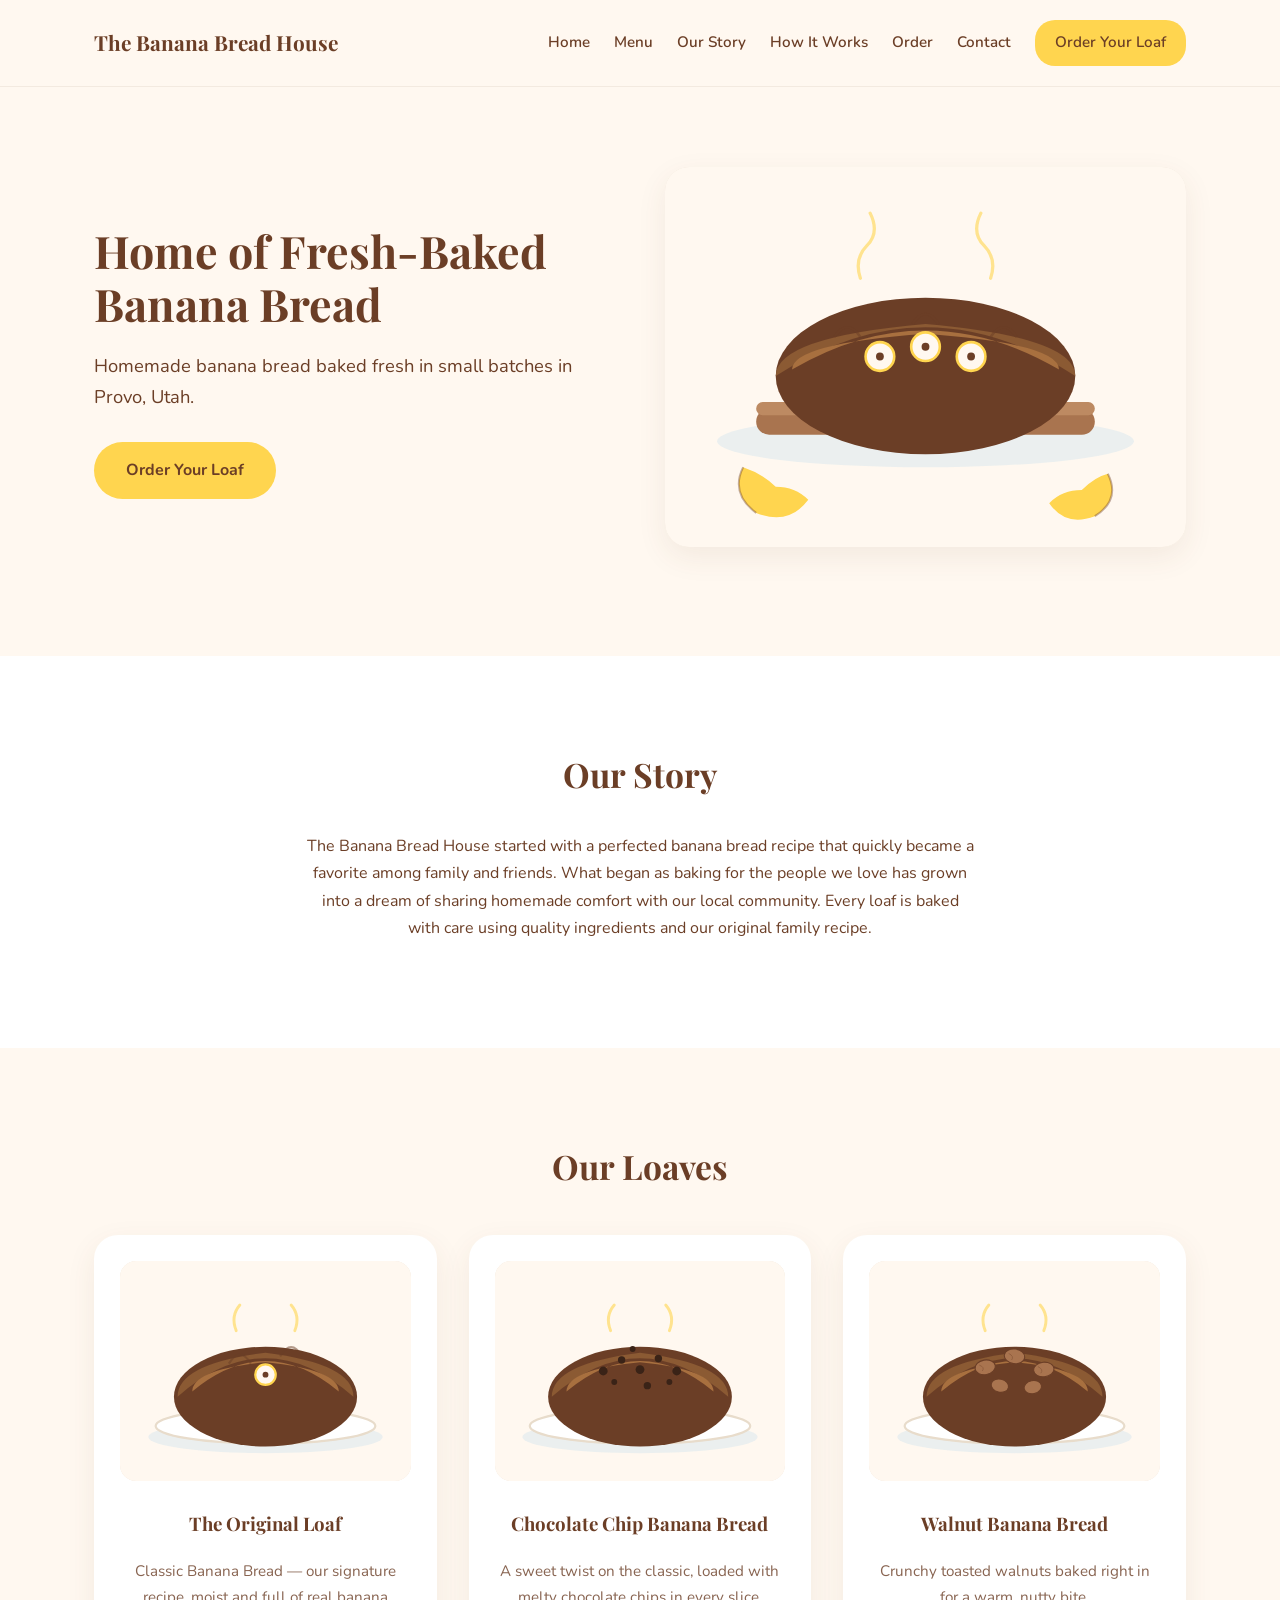
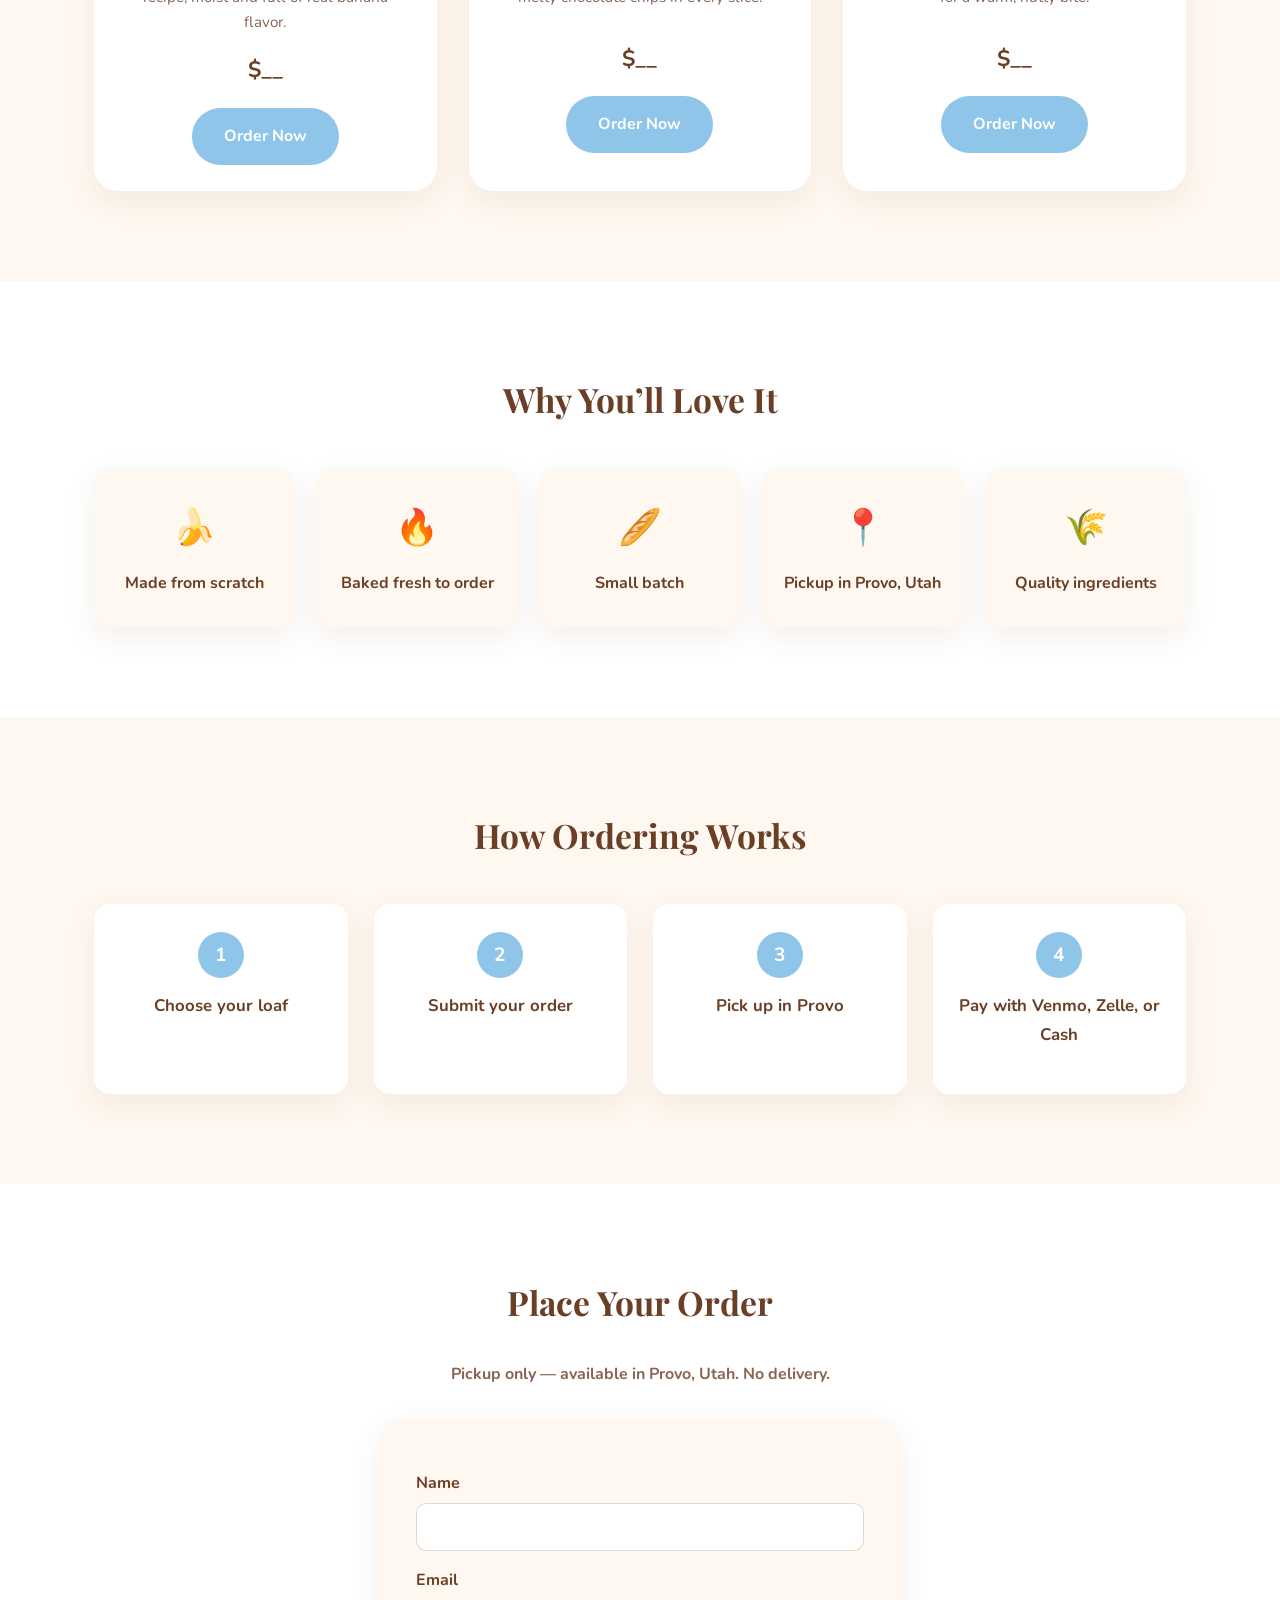
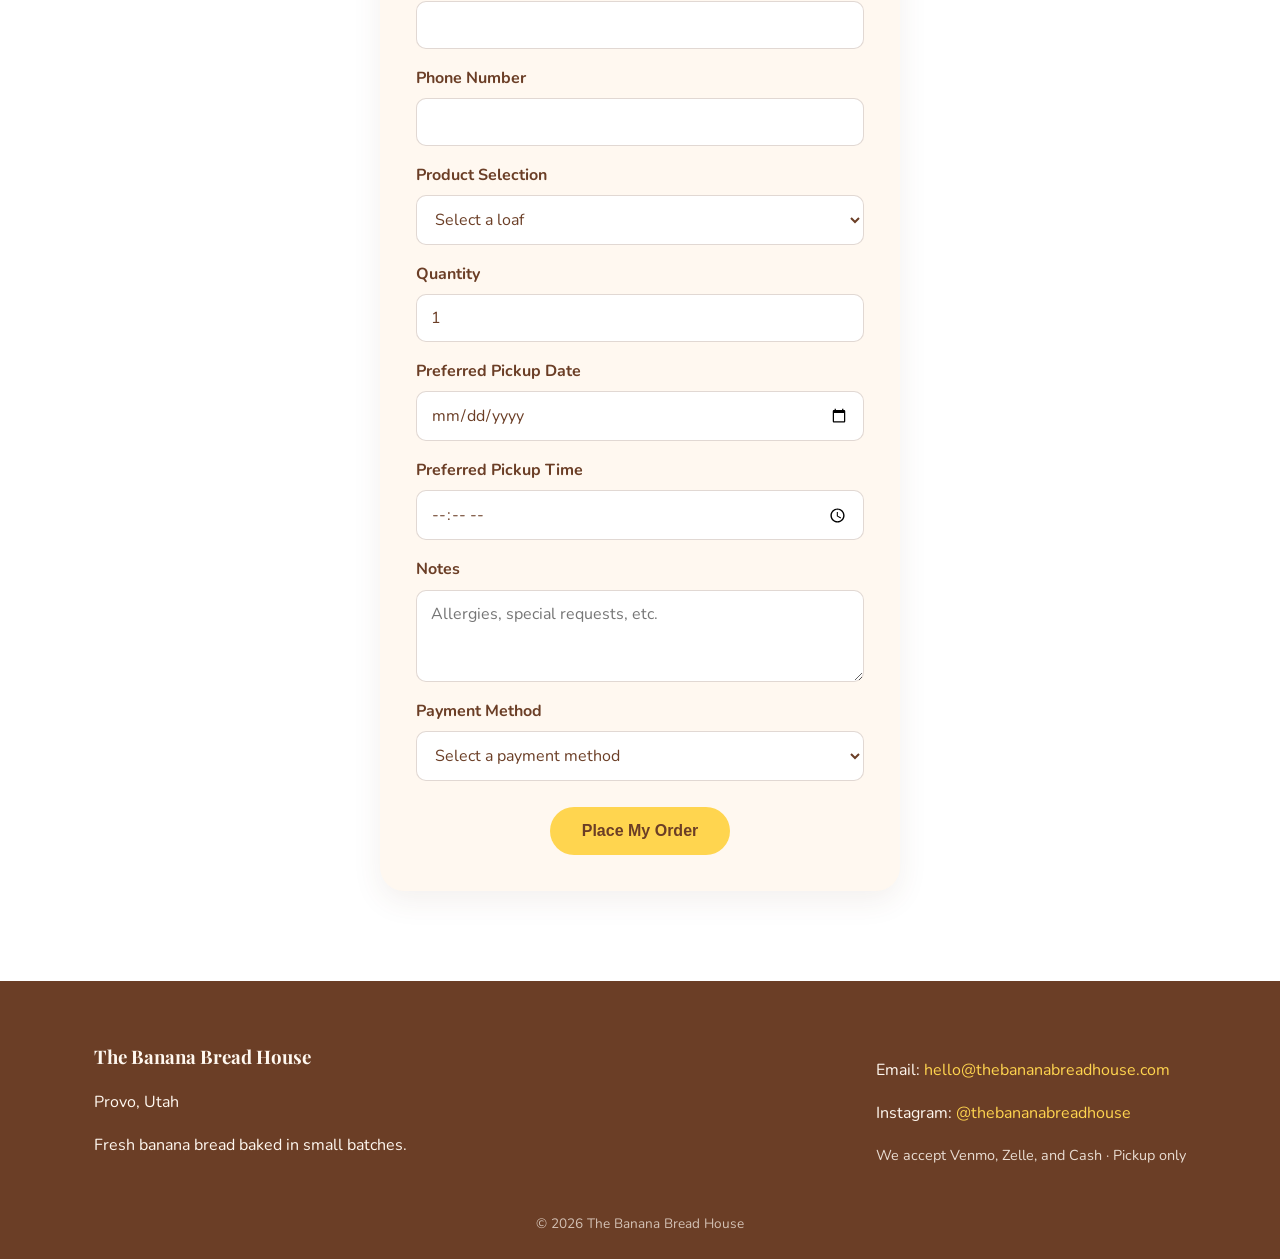
==== index.html @ 57c10112 "Add illustrated banana bread loaf images" ====
<!DOCTYPE html>
<html lang="en">
<head>
<meta charset="UTF-8">
<meta name="viewport" content="width=device-width, initial-scale=1.0">
<title>The Banana Bread House | Fresh-Baked Banana Bread in Provo, Utah</title>
<meta name="description" content="Homemade banana bread baked fresh in small batches in Provo, Utah. Order The Original Loaf, Chocolate Chip, or Walnut Banana Bread for pickup.">
<link rel="stylesheet" href="css/style.css">
<link rel="preconnect" href="https://fonts.googleapis.com">
<link href="https://fonts.googleapis.com/css2?family=Playfair+Display:wght@600;700&family=Nunito:wght@400;600;700&display=swap" rel="stylesheet">
</head>
<body>

<!-- ====== HEADER / NAV ====== -->
<header class="site-header">
  <div class="container nav-wrap">
    <!-- LOGO PLACEHOLDER: replace text below with an <img> tag once you have a logo file -->
    <a href="#home" class="logo">The Banana Bread House</a>

    <button class="nav-toggle" id="nav-toggle" aria-label="Toggle menu">&#9776;</button>

    <nav class="main-nav" id="main-nav">
      <a href="#home">Home</a>
      <a href="#menu">Menu</a>
      <a href="#story">Our Story</a>
      <a href="#how">How It Works</a>
      <a href="#order">Order</a>
      <a href="#contact">Contact</a>
      <a href="#order" class="nav-cta">Order Your Loaf</a>
    </nav>
  </div>
</header>

<!-- ====== HERO ====== -->
<section id="home" class="hero">
  <div class="container hero-inner">
    <div class="hero-text">
      <h1>Home of Fresh-Baked Banana Bread</h1>
      <p class="hero-subtext">Homemade banana bread baked fresh in small batches in Provo, Utah.</p>
      <a href="#order" class="btn btn-primary">Order Your Loaf</a>
    </div>
    <div class="hero-image">
      <!-- IMAGE PLACEHOLDER: replace images/hero-loaf.svg with a large banana bread photo -->
      <img src="images/hero-loaf.svg" alt="Fresh-baked banana bread loaf" class="hero-img">
    </div>
  </div>
</section>

<!-- ====== OUR STORY ====== -->
<section id="story" class="story">
  <div class="container story-inner">
    <h2>Our Story</h2>
    <!-- EDIT TEXT: update this paragraph any time -->
    <p>
      The Banana Bread House started with a perfected banana bread recipe that quickly became a
      favorite among family and friends. What began as baking for the people we love has grown
      into a dream of sharing homemade comfort with our local community. Every loaf is baked with
      care using quality ingredients and our original family recipe.
    </p>
  </div>
</section>

<!-- ====== MENU / OUR LOAVES ====== -->
<section id="menu" class="menu">
  <div class="container">
    <h2>Our Loaves</h2>
    <div class="menu-grid">

      <!-- Product Card 1 -->
      <div class="product-card">
        <!-- IMAGE PLACEHOLDER: replace images/original-loaf.svg -->
        <img src="images/original-loaf.svg" alt="The Original Loaf - Classic Banana Bread" class="product-img">
        <h3>The Original Loaf</h3>
        <p class="product-desc">Classic Banana Bread &mdash; our signature recipe, moist and full of real banana flavor.</p>
        <!-- PRICE PLACEHOLDER: replace $__ with your actual price -->
        <p class="product-price">$__</p>
        <a href="#order" class="btn btn-secondary">Order Now</a>
      </div>

      <!-- Product Card 2 -->
      <div class="product-card">
        <!-- IMAGE PLACEHOLDER: replace images/chocolate-chip-loaf.svg -->
        <img src="images/chocolate-chip-loaf.svg" alt="Chocolate Chip Banana Bread" class="product-img">
        <h3>Chocolate Chip Banana Bread</h3>
        <p class="product-desc">A sweet twist on the classic, loaded with melty chocolate chips in every slice.</p>
        <!-- PRICE PLACEHOLDER -->
        <p class="product-price">$__</p>
        <a href="#order" class="btn btn-secondary">Order Now</a>
      </div>

      <!-- Product Card 3 -->
      <div class="product-card">
        <!-- IMAGE PLACEHOLDER: replace images/walnut-loaf.svg -->
        <img src="images/walnut-loaf.svg" alt="Walnut Banana Bread" class="product-img">
        <h3>Walnut Banana Bread</h3>
        <p class="product-desc">Crunchy toasted walnuts baked right in for a warm, nutty bite.</p>
        <!-- PRICE PLACEHOLDER -->
        <p class="product-price">$__</p>
        <a href="#order" class="btn btn-secondary">Order Now</a>
      </div>

    </div>
  </div>
</section>

<!-- ====== WHY YOU'LL LOVE IT ====== -->
<section id="why" class="why">
  <div class="container">
    <h2>Why You&rsquo;ll Love It</h2>
    <div class="why-grid">
      <div class="why-card">
        <span class="why-icon">🍌</span>
        <p>Made from scratch</p>
      </div>
      <div class="why-card">
        <span class="why-icon">🔥</span>
        <p>Baked fresh to order</p>
      </div>
      <div class="why-card">
        <span class="why-icon">🥖</span>
        <p>Small batch</p>
      </div>
      <div class="why-card">
        <span class="why-icon">📍</span>
        <p>Pickup in Provo, Utah</p>
      </div>
      <div class="why-card">
        <span class="why-icon">🌾</span>
        <p>Quality ingredients</p>
      </div>
    </div>
  </div>
</section>

<!-- ====== HOW ORDERING WORKS ====== -->
<section id="how" class="how">
  <div class="container">
    <h2>How Ordering Works</h2>
    <div class="steps-grid">
      <div class="step">
        <div class="step-number">1</div>
        <h3>Choose your loaf</h3>
      </div>
      <div class="step">
        <div class="step-number">2</div>
        <h3>Submit your order</h3>
      </div>
      <div class="step">
        <div class="step-number">3</div>
        <h3>Pick up in Provo</h3>
      </div>
      <div class="step">
        <div class="step-number">4</div>
        <h3>Pay with Venmo, Zelle, or Cash</h3>
      </div>
    </div>
  </div>
</section>

<!-- ====== ORDER FORM ====== -->
<section id="order" class="order">
  <div class="container">
    <h2>Place Your Order</h2>
    <p class="order-note">Pickup only &mdash; available in Provo, Utah. No delivery.</p>

    <!--
      FORM SETUP NOTES:
      - This form currently shows an on-page confirmation message via js/script.js
        but does NOT send the data anywhere yet.
      - To receive orders by email or in a Google Sheet, see README.md for
        free setup options (Formspree, Netlify Forms, or Google Sheets).
    -->
    <form id="order-form" class="order-form" novalidate>

      <label for="name">Name</label>
      <input type="text" id="name" name="name" required>

      <label for="email">Email</label>
      <input type="email" id="email" name="email" required>

      <label for="phone">Phone Number</label>
      <input type="tel" id="phone" name="phone" required>

      <label for="product">Product Selection</label>
      <select id="product" name="product" required>
        <option value="" disabled selected>Select a loaf</option>
        <option value="The Original Loaf">The Original Loaf - Classic Banana Bread</option>
        <option value="Chocolate Chip Banana Bread">Chocolate Chip Banana Bread</option>
        <option value="Walnut Banana Bread">Walnut Banana Bread</option>
      </select>

      <label for="quantity">Quantity</label>
      <input type="number" id="quantity" name="quantity" min="1" value="1" required>

      <label for="pickup-date">Preferred Pickup Date</label>
      <input type="date" id="pickup-date" name="pickup-date" required>

      <label for="pickup-time">Preferred Pickup Time</label>
      <input type="time" id="pickup-time" name="pickup-time" required>

      <label for="notes">Notes</label>
      <textarea id="notes" name="notes" rows="3" placeholder="Allergies, special requests, etc."></textarea>

      <label for="payment-method">Payment Method</label>
      <select id="payment-method" name="payment-method" required>
        <option value="" disabled selected>Select a payment method</option>
        <option value="Venmo">Venmo</option>
        <option value="Zelle">Zelle</option>
        <option value="Cash">Cash</option>
      </select>

      <button type="submit" class="btn btn-primary">Place My Order</button>

      <p id="form-confirmation" class="form-confirmation" hidden>
        Thank you! Your order has been received. We&rsquo;ll be in touch to confirm pickup details.
      </p>
    </form>
  </div>
</section>

<!-- ====== FOOTER / CONTACT ====== -->
<footer id="contact" class="site-footer">
  <div class="container footer-inner">
    <div class="footer-brand">
      <h3>The Banana Bread House</h3>
      <p>Provo, Utah</p>
      <p>Fresh banana bread baked in small batches.</p>
    </div>
    <div class="footer-contact">
      <!-- EDIT: replace with your real contact info -->
      <p>Email: <a href="mailto:hello@thebananabreadhouse.com">hello@thebananabreadhouse.com</a></p>
      <p>Instagram: <a href="https://instagram.com/thebananabreadhouse" target="_blank" rel="noopener">@thebananabreadhouse</a></p>
      <p class="footer-payments">We accept Venmo, Zelle, and Cash &middot; Pickup only</p>
    </div>
  </div>
  <p class="footer-copy">&copy; <span id="year"></span> The Banana Bread House</p>
</footer>

<script src="js/script.js"></script>
</body>
</html>
---- css/style.css ----
/* ============================================
   THE BANANA BREAD HOUSE — STYLES
   Color palette (edit here to change site-wide colors):
   - Honey yellow:     #FFD54F
   - Chocolate brown:  #6B3E26
   - Cream/off-white:  #FFF8F0
   - Soft blue accent: #8EC5E9
   ============================================ */

:root {
  --color-yellow: #FFD54F;
  --color-brown: #6B3E26;
  --color-cream: #FFF8F0;
  --color-blue-accent: #8EC5E9;
  --font-heading: 'Playfair Display', serif;
  --font-body: 'Nunito', sans-serif;
  --radius-lg: 24px;
  --radius-md: 16px;
  --shadow-soft: 0 10px 30px rgba(107, 62, 38, 0.08);
}

* {
  box-sizing: border-box;
}

body {
  margin: 0;
  font-family: var(--font-body);
  background-color: var(--color-cream);
  color: var(--color-brown);
  line-height: 1.7;
  -webkit-font-smoothing: antialiased;
}

h1, h2, h3 {
  font-family: var(--font-heading);
  color: var(--color-brown);
  margin-top: 0;
}

h2 {
  font-size: 2.1rem;
  margin-bottom: 30px;
}

.container {
  max-width: 1140px;
  margin: 0 auto;
  padding: 0 24px;
}

section {
  padding: 90px 0;
}

/* ===== Buttons ===== */
.btn {
  display: inline-block;
  padding: 15px 32px;
  border-radius: 30px;
  font-weight: 700;
  text-decoration: none;
  cursor: pointer;
  border: none;
  font-size: 1rem;
  transition: transform 0.18s ease, box-shadow 0.18s ease;
}

.btn:hover {
  transform: translateY(-2px);
  box-shadow: var(--shadow-soft);
}

.btn-primary {
  background-color: var(--color-yellow);
  color: var(--color-brown);
}

.btn-secondary {
  background-color: var(--color-blue-accent);
  color: #fff;
}

/* ===== Header / Nav ===== */
.site-header {
  background-color: var(--color-cream);
  position: sticky;
  top: 0;
  z-index: 100;
  border-bottom: 1px solid rgba(107, 62, 38, 0.08);
}

.nav-wrap {
  display: flex;
  align-items: center;
  justify-content: space-between;
  padding: 20px 24px;
  position: relative;
}

.logo {
  font-family: var(--font-heading);
  font-size: 1.3rem;
  color: var(--color-brown);
  text-decoration: none;
  font-weight: 700;
}

.main-nav {
  display: flex;
  align-items: center;
}

.main-nav a {
  margin-left: 24px;
  text-decoration: none;
  color: var(--color-brown);
  font-weight: 600;
  font-size: 0.95rem;
}

.main-nav a:hover {
  opacity: 0.7;
}

.nav-cta {
  background-color: var(--color-yellow);
  padding: 10px 20px;
  border-radius: 20px;
}

.nav-toggle {
  display: none;
  background: none;
  border: none;
  font-size: 1.6rem;
  color: var(--color-brown);
  cursor: pointer;
}

/* ===== Hero ===== */
.hero {
  background-color: var(--color-cream);
  padding: 80px 0 100px;
}

.hero-inner {
  display: flex;
  align-items: center;
  gap: 50px;
  flex-wrap: wrap;
}

.hero-text {
  flex: 1 1 380px;
}

.hero h1 {
  font-size: 2.8rem;
  line-height: 1.2;
  margin-bottom: 18px;
}

.hero-subtext {
  font-size: 1.15rem;
  max-width: 480px;
  margin-bottom: 30px;
}

.hero-image {
  flex: 1 1 380px;
}

.hero-img {
  width: 100%;
  height: 380px;
  object-fit: cover;
  border-radius: var(--radius-lg);
  box-shadow: var(--shadow-soft);
  background-color: #f0e6da; /* shows softly if image placeholder is missing */
}

/* ===== Our Story ===== */
.story {
  background-color: #fff;
  text-align: center;
}

.story-inner {
  max-width: 720px;
}

/* ===== Menu / Product Cards ===== */
.menu {
  background-color: var(--color-cream);
  text-align: center;
}

.menu-grid {
  display: grid;
  grid-template-columns: repeat(auto-fit, minmax(280px, 1fr));
  gap: 32px;
  margin-top: 40px;
}

.product-card {
  background-color: #fff;
  border-radius: var(--radius-lg);
  padding: 26px;
  box-shadow: var(--shadow-soft);
  transition: transform 0.18s ease;
}

.product-card:hover {
  transform: translateY(-4px);
}

.product-img {
  width: 100%;
  height: 220px;
  object-fit: cover;
  border-radius: var(--radius-md);
  margin-bottom: 18px;
  background-color: #f0e6da;
}

.product-desc {
  color: var(--color-brown);
  opacity: 0.8;
  font-size: 0.95rem;
  min-height: 66px;
}

.product-price {
  font-size: 1.4rem;
  font-weight: 700;
  color: var(--color-brown);
  margin: 8px 0 18px;
}

/* ===== Why You'll Love It ===== */
.why {
  background-color: #fff;
  text-align: center;
}

.why-grid {
  display: grid;
  grid-template-columns: repeat(auto-fit, minmax(180px, 1fr));
  gap: 22px;
  margin-top: 40px;
}

.why-card {
  background-color: var(--color-cream);
  border-radius: var(--radius-md);
  padding: 30px 16px;
  font-weight: 700;
  box-shadow: var(--shadow-soft);
}

.why-card p {
  margin: 0;
}

.why-icon {
  display: block;
  font-size: 2.2rem;
  margin-bottom: 12px;
}

/* ===== How Ordering Works ===== */
.how {
  background-color: var(--color-cream);
  text-align: center;
}

.steps-grid {
  display: grid;
  grid-template-columns: repeat(auto-fit, minmax(200px, 1fr));
  gap: 26px;
  margin-top: 40px;
}

.step {
  background-color: #fff;
  border-radius: var(--radius-md);
  padding: 28px 16px;
  box-shadow: var(--shadow-soft);
}

.step-number {
  width: 46px;
  height: 46px;
  line-height: 46px;
  border-radius: 50%;
  background-color: var(--color-blue-accent);
  color: #fff;
  font-weight: 700;
  font-size: 1.2rem;
  margin: 0 auto 14px;
}

.step h3 {
  font-size: 1.05rem;
  font-family: var(--font-body);
  font-weight: 700;
}

/* ===== Order Form ===== */
.order {
  background-color: #fff;
  text-align: center;
}

.order-note {
  font-weight: 700;
  color: var(--color-brown);
  opacity: 0.8;
}

.order-form {
  max-width: 520px;
  margin: 30px auto 0;
  text-align: left;
  display: flex;
  flex-direction: column;
  background-color: var(--color-cream);
  padding: 36px;
  border-radius: var(--radius-lg);
  box-shadow: var(--shadow-soft);
}

.order-form label {
  font-weight: 700;
  margin-top: 16px;
  margin-bottom: 6px;
}

.order-form input,
.order-form select,
.order-form textarea {
  padding: 12px 14px;
  border-radius: 10px;
  border: 1px solid rgba(107, 62, 38, 0.2);
  font-family: var(--font-body);
  font-size: 1rem;
  background-color: #fff;
  color: var(--color-brown);
}

.order-form input:focus,
.order-form select:focus,
.order-form textarea:focus {
  outline: 2px solid var(--color-blue-accent);
}

.order-form button {
  margin-top: 26px;
  align-self: center;
}

.form-confirmation {
  margin-top: 18px;
  font-weight: 700;
  color: var(--color-brown);
}

/* ===== Footer ===== */
.site-footer {
  background-color: var(--color-brown);
  color: var(--color-cream);
  padding: 60px 0 24px;
  text-align: center;
}

.footer-inner {
  display: flex;
  justify-content: space-between;
  gap: 30px;
  flex-wrap: wrap;
  text-align: left;
  margin-bottom: 30px;
}

.footer-brand h3 {
  color: var(--color-cream);
  margin-bottom: 6px;
}

.footer-contact a {
  color: var(--color-yellow);
  text-decoration: none;
}

.footer-payments {
  opacity: 0.85;
  font-size: 0.9rem;
}

.footer-copy {
  text-align: center;
  font-size: 0.85rem;
  opacity: 0.7;
  margin: 0;
}

/* ===== Mobile Responsiveness ===== */
@media (max-width: 800px) {
  .hero-inner {
    flex-direction: column;
  }

  .footer-inner {
    flex-direction: column;
    text-align: center;
  }
}

@media (max-width: 640px) {
  .nav-toggle {
    display: block;
  }

  .main-nav {
    display: none;
    flex-direction: column;
    align-items: flex-start;
    width: 100%;
    position: absolute;
    top: 100%;
    left: 0;
    background-color: var(--color-cream);
    padding: 16px 24px 24px;
    box-shadow: var(--shadow-soft);
  }

  .main-nav.open {
    display: flex;
  }

  .main-nav a {
    margin: 8px 0;
  }

  .nav-cta {
    margin-top: 8px;
  }

  .hero h1 {
    font-size: 2.1rem;
  }

  section {
    padding: 60px 0;
  }
}
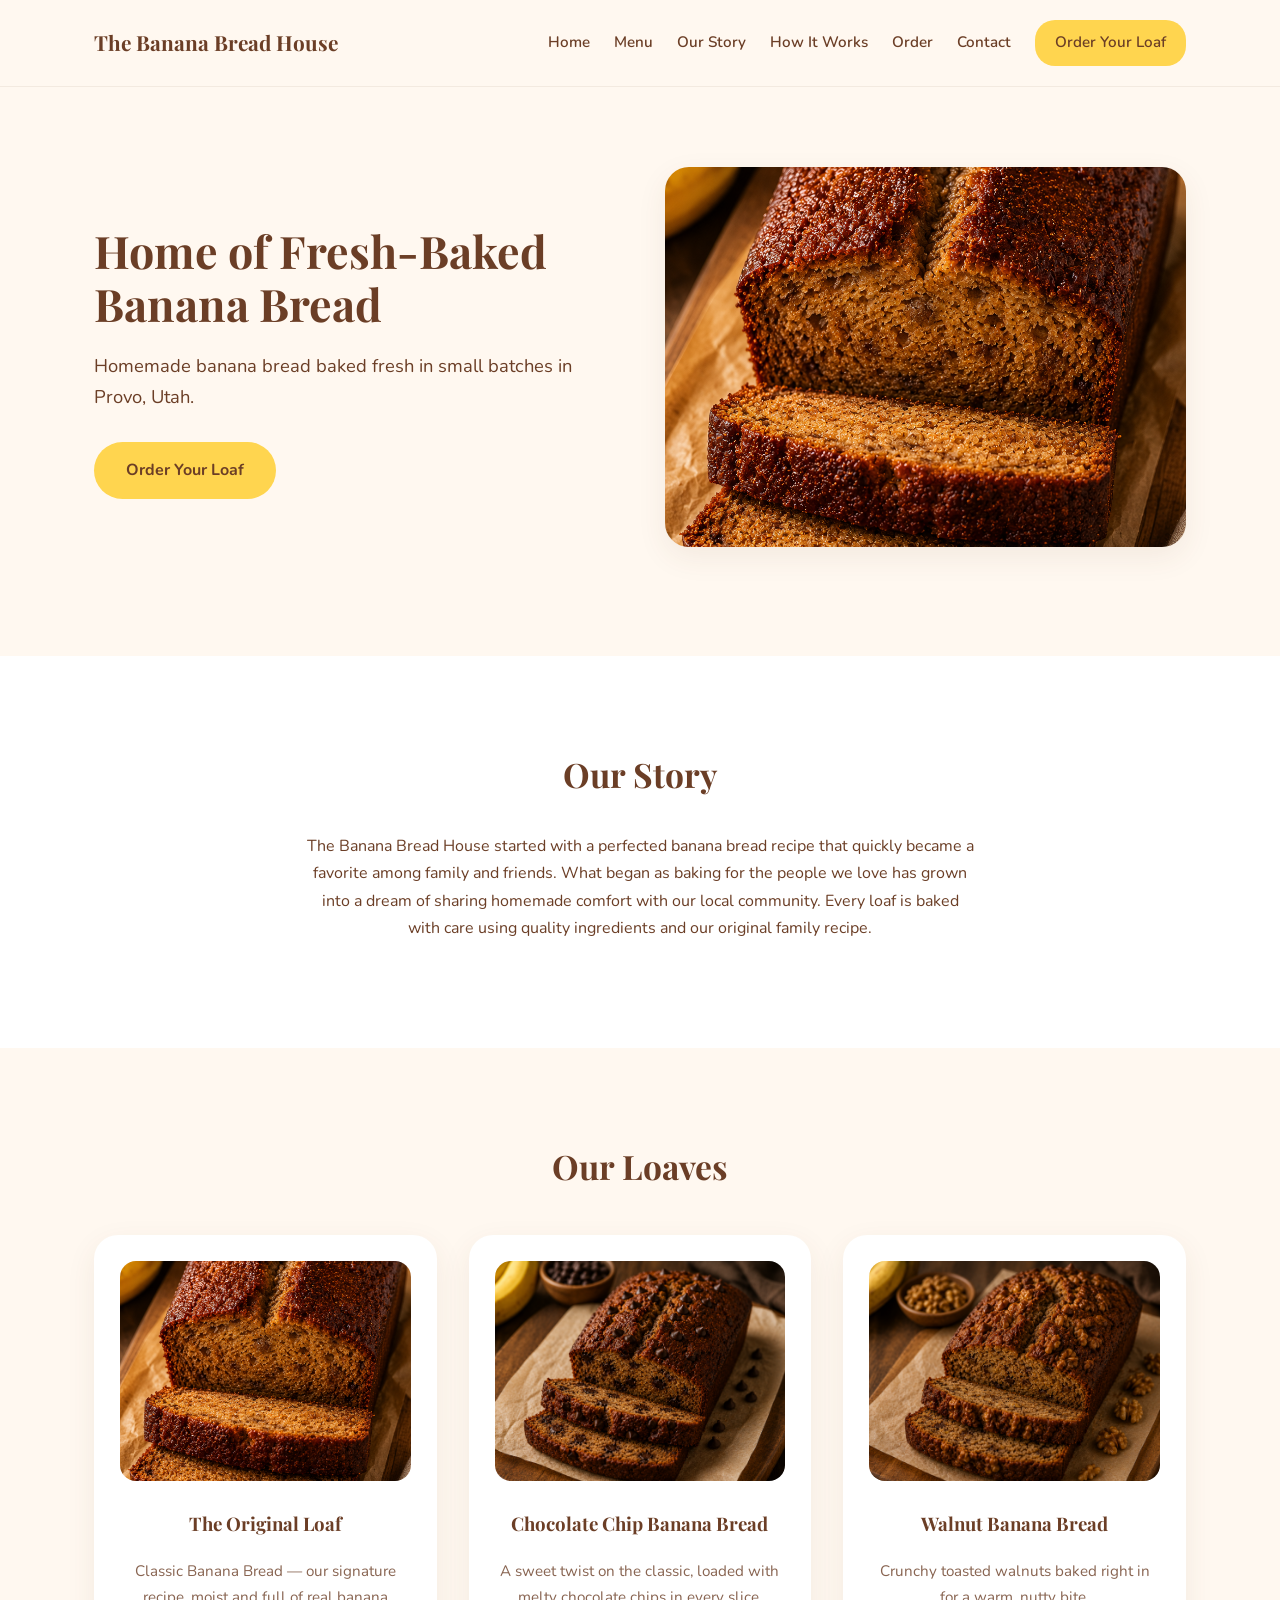
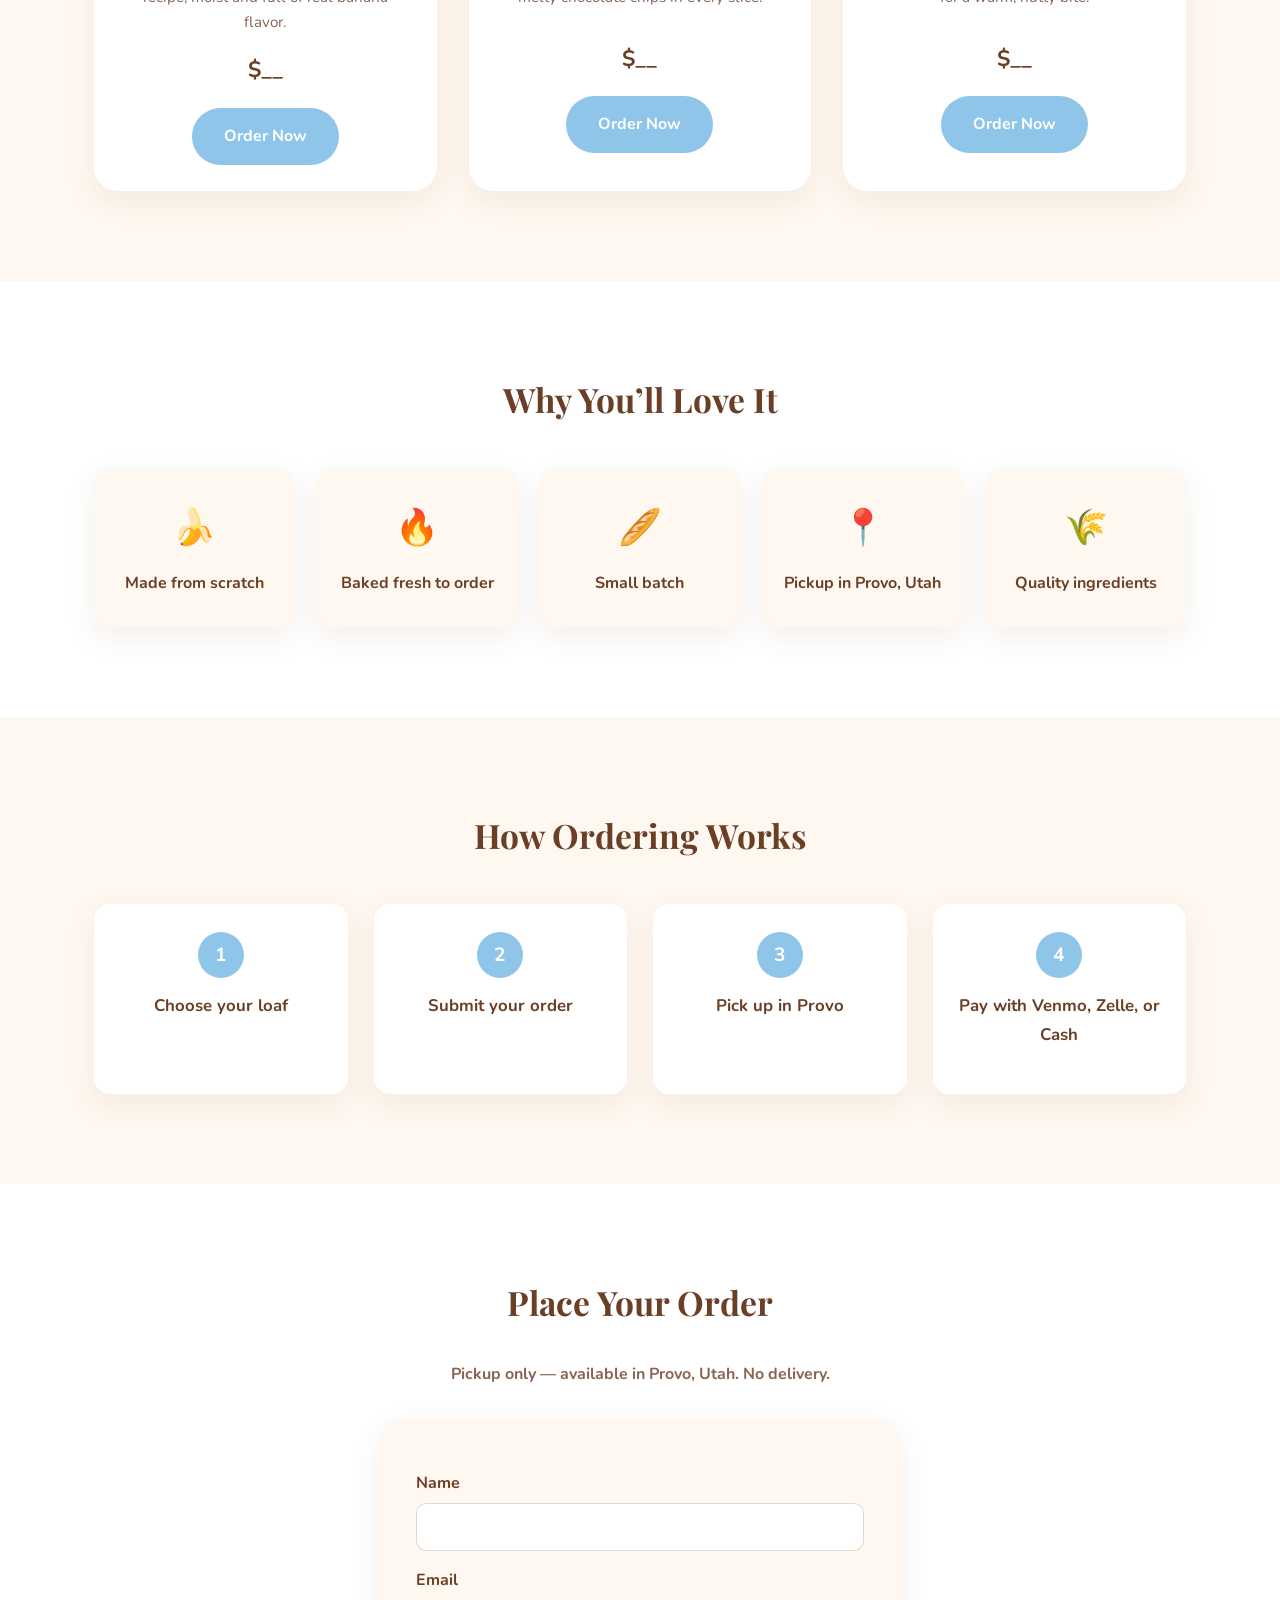
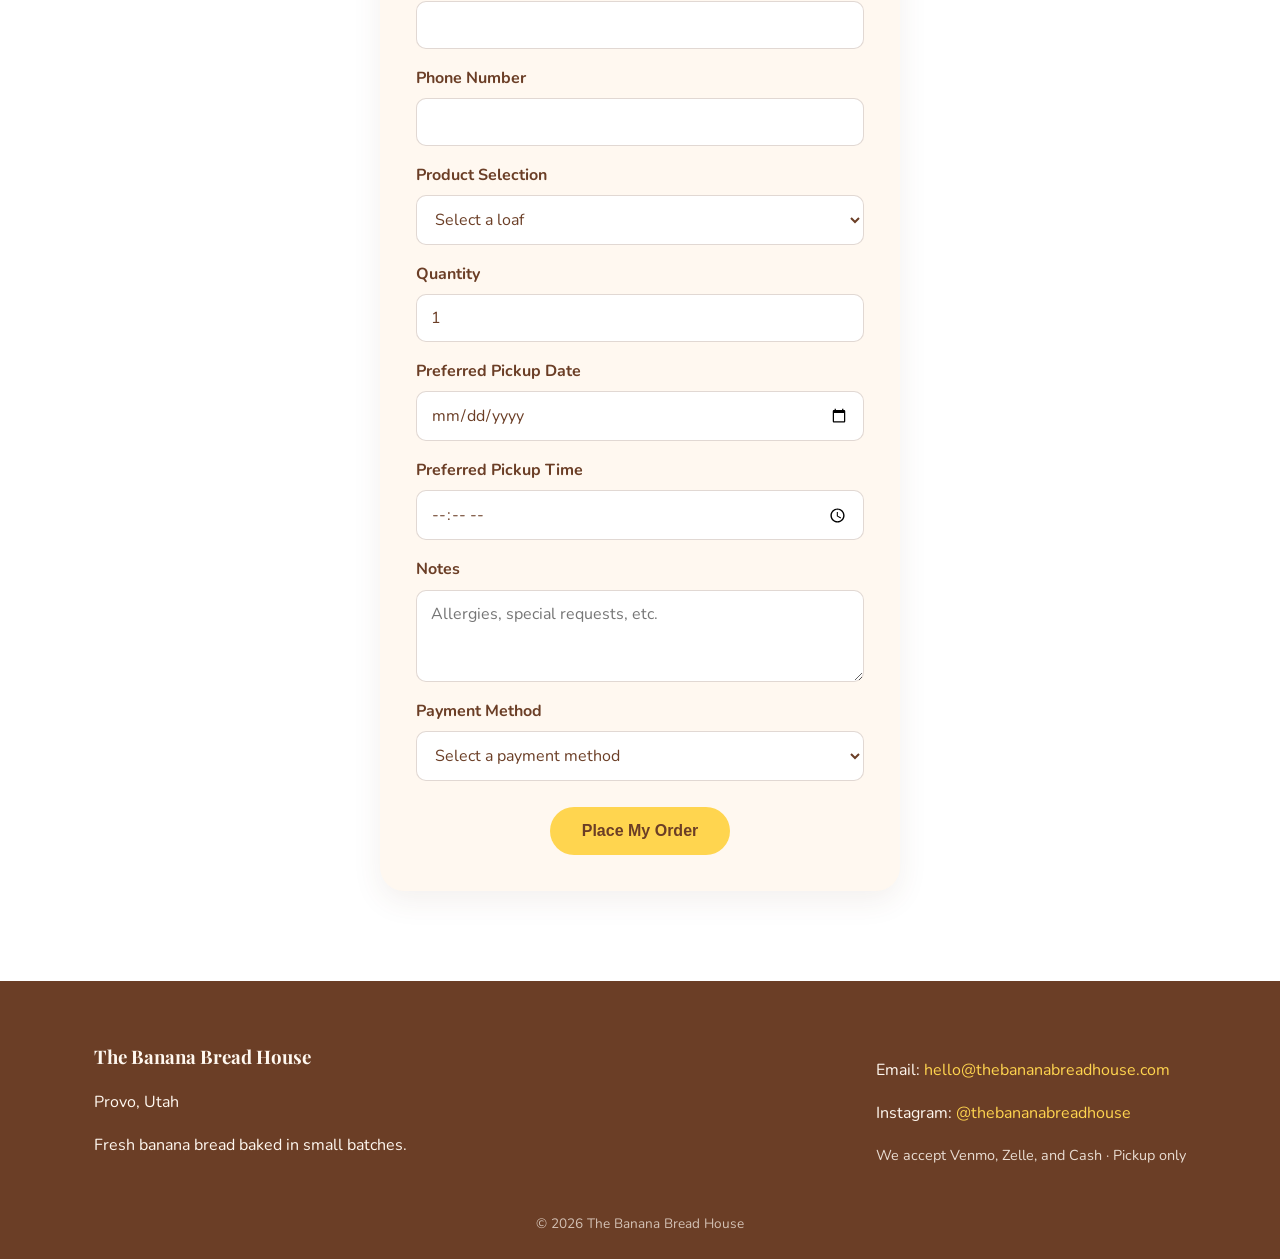
==== commit 92cf8c36: "Replace illustrated placeholders with real banana bread photos" ====
--- a/index.html
+++ b/index.html
@@ -40,8 +40,8 @@
       <a href="#order" class="btn btn-primary">Order Your Loaf</a>
     </div>
     <div class="hero-image">
-      <!-- IMAGE PLACEHOLDER: replace images/hero-loaf.svg with a large banana bread photo -->
-      <img src="images/hero-loaf.svg" alt="Fresh-baked banana bread loaf" class="hero-img">
+      <!-- To swap this photo later, replace images/hero-loaf.png with a new file of the same name -->
+      <img src="images/hero-loaf.png" alt="Fresh-baked banana bread loaf" class="hero-img">
     </div>
   </div>
 </section>
@@ -68,8 +68,8 @@
 
       <!-- Product Card 1 -->
       <div class="product-card">
-        <!-- IMAGE PLACEHOLDER: replace images/original-loaf.svg -->
-        <img src="images/original-loaf.svg" alt="The Original Loaf - Classic Banana Bread" class="product-img">
+        <!-- To swap this photo later, replace images/original-loaf.png with a new file of the same name -->
+        <img src="images/original-loaf.png" alt="The Original Loaf - Classic Banana Bread" class="product-img">
         <h3>The Original Loaf</h3>
         <p class="product-desc">Classic Banana Bread &mdash; our signature recipe, moist and full of real banana flavor.</p>
         <!-- PRICE PLACEHOLDER: replace $__ with your actual price -->
@@ -79,8 +79,8 @@
 
       <!-- Product Card 2 -->
       <div class="product-card">
-        <!-- IMAGE PLACEHOLDER: replace images/chocolate-chip-loaf.svg -->
-        <img src="images/chocolate-chip-loaf.svg" alt="Chocolate Chip Banana Bread" class="product-img">
+        <!-- To swap this photo later, replace images/chocolate-chip-loaf.png with a new file of the same name -->
+        <img src="images/chocolate-chip-loaf.png" alt="Chocolate Chip Banana Bread" class="product-img">
         <h3>Chocolate Chip Banana Bread</h3>
         <p class="product-desc">A sweet twist on the classic, loaded with melty chocolate chips in every slice.</p>
         <!-- PRICE PLACEHOLDER -->
@@ -90,8 +90,8 @@
 
       <!-- Product Card 3 -->
       <div class="product-card">
-        <!-- IMAGE PLACEHOLDER: replace images/walnut-loaf.svg -->
-        <img src="images/walnut-loaf.svg" alt="Walnut Banana Bread" class="product-img">
+        <!-- To swap this photo later, replace images/walnut-loaf.png with a new file of the same name -->
+        <img src="images/walnut-loaf.png" alt="Walnut Banana Bread" class="product-img">
         <h3>Walnut Banana Bread</h3>
         <p class="product-desc">Crunchy toasted walnuts baked right in for a warm, nutty bite.</p>
         <!-- PRICE PLACEHOLDER -->
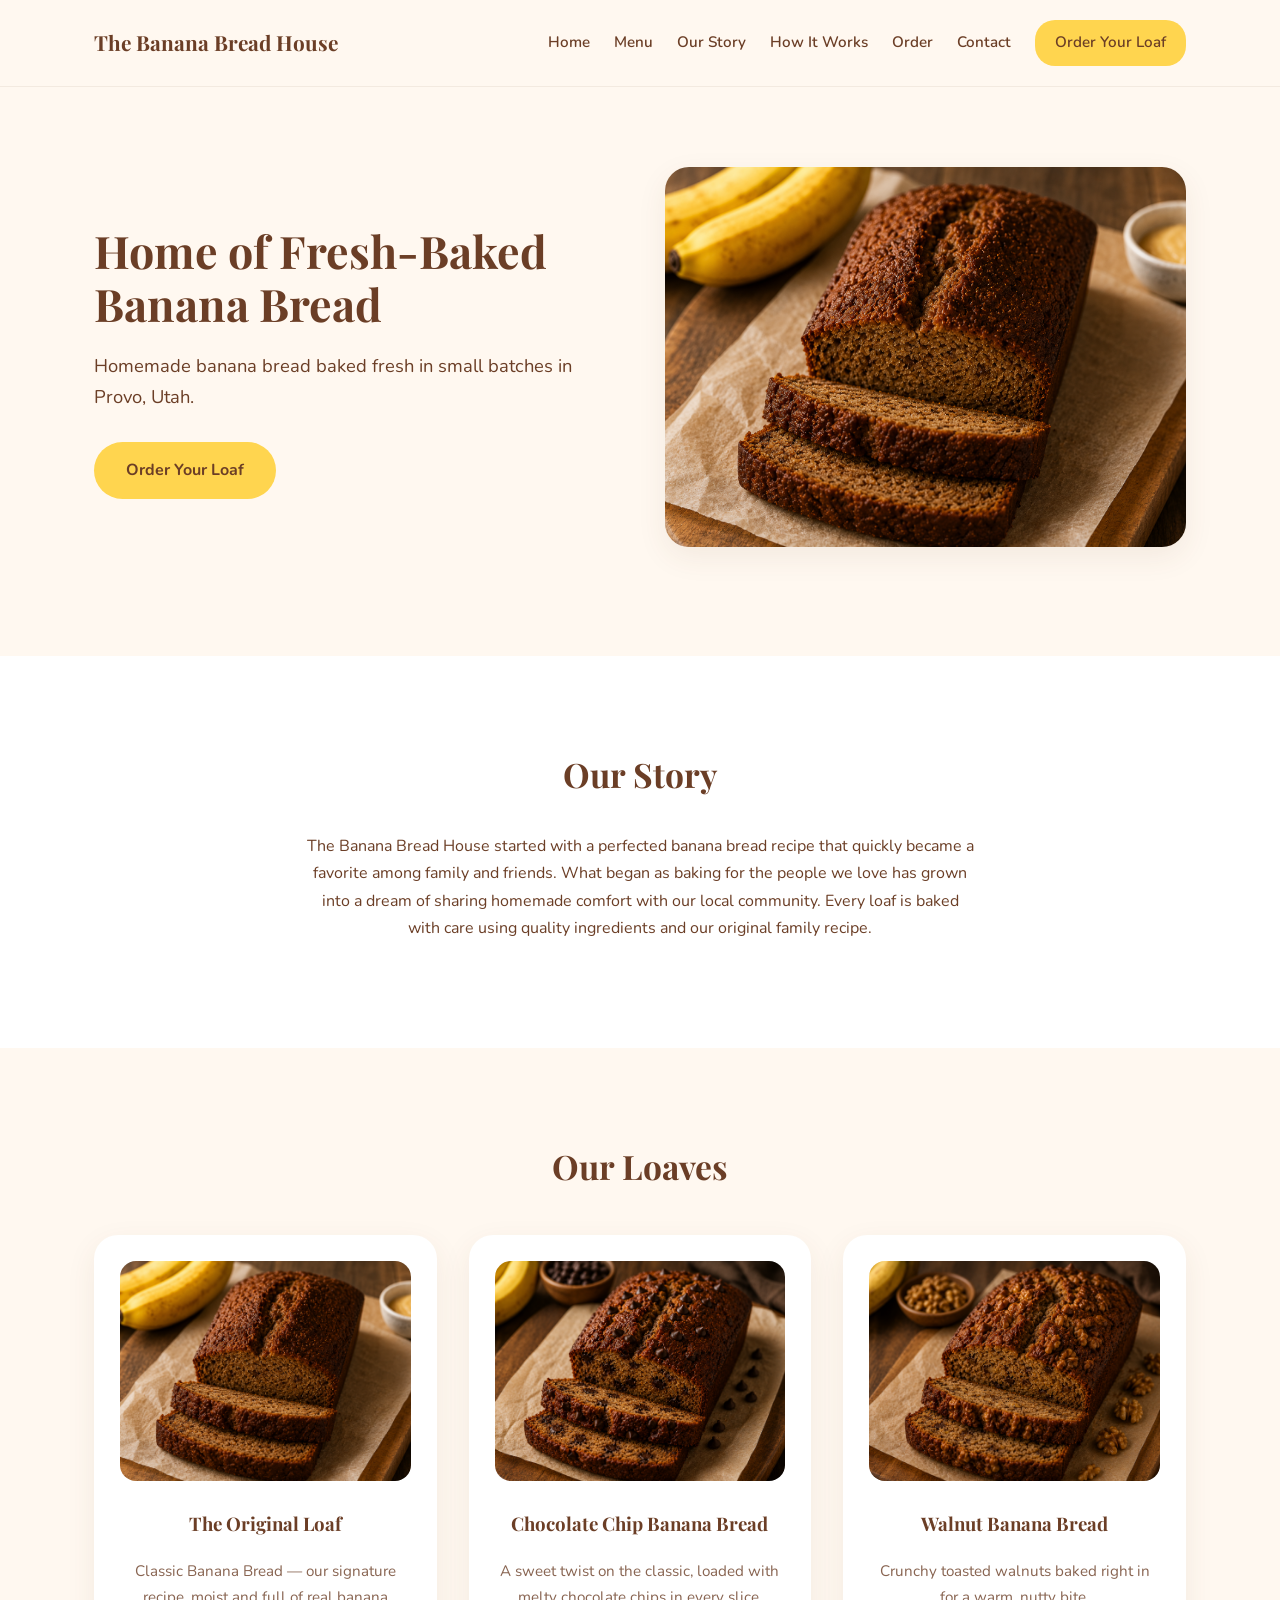
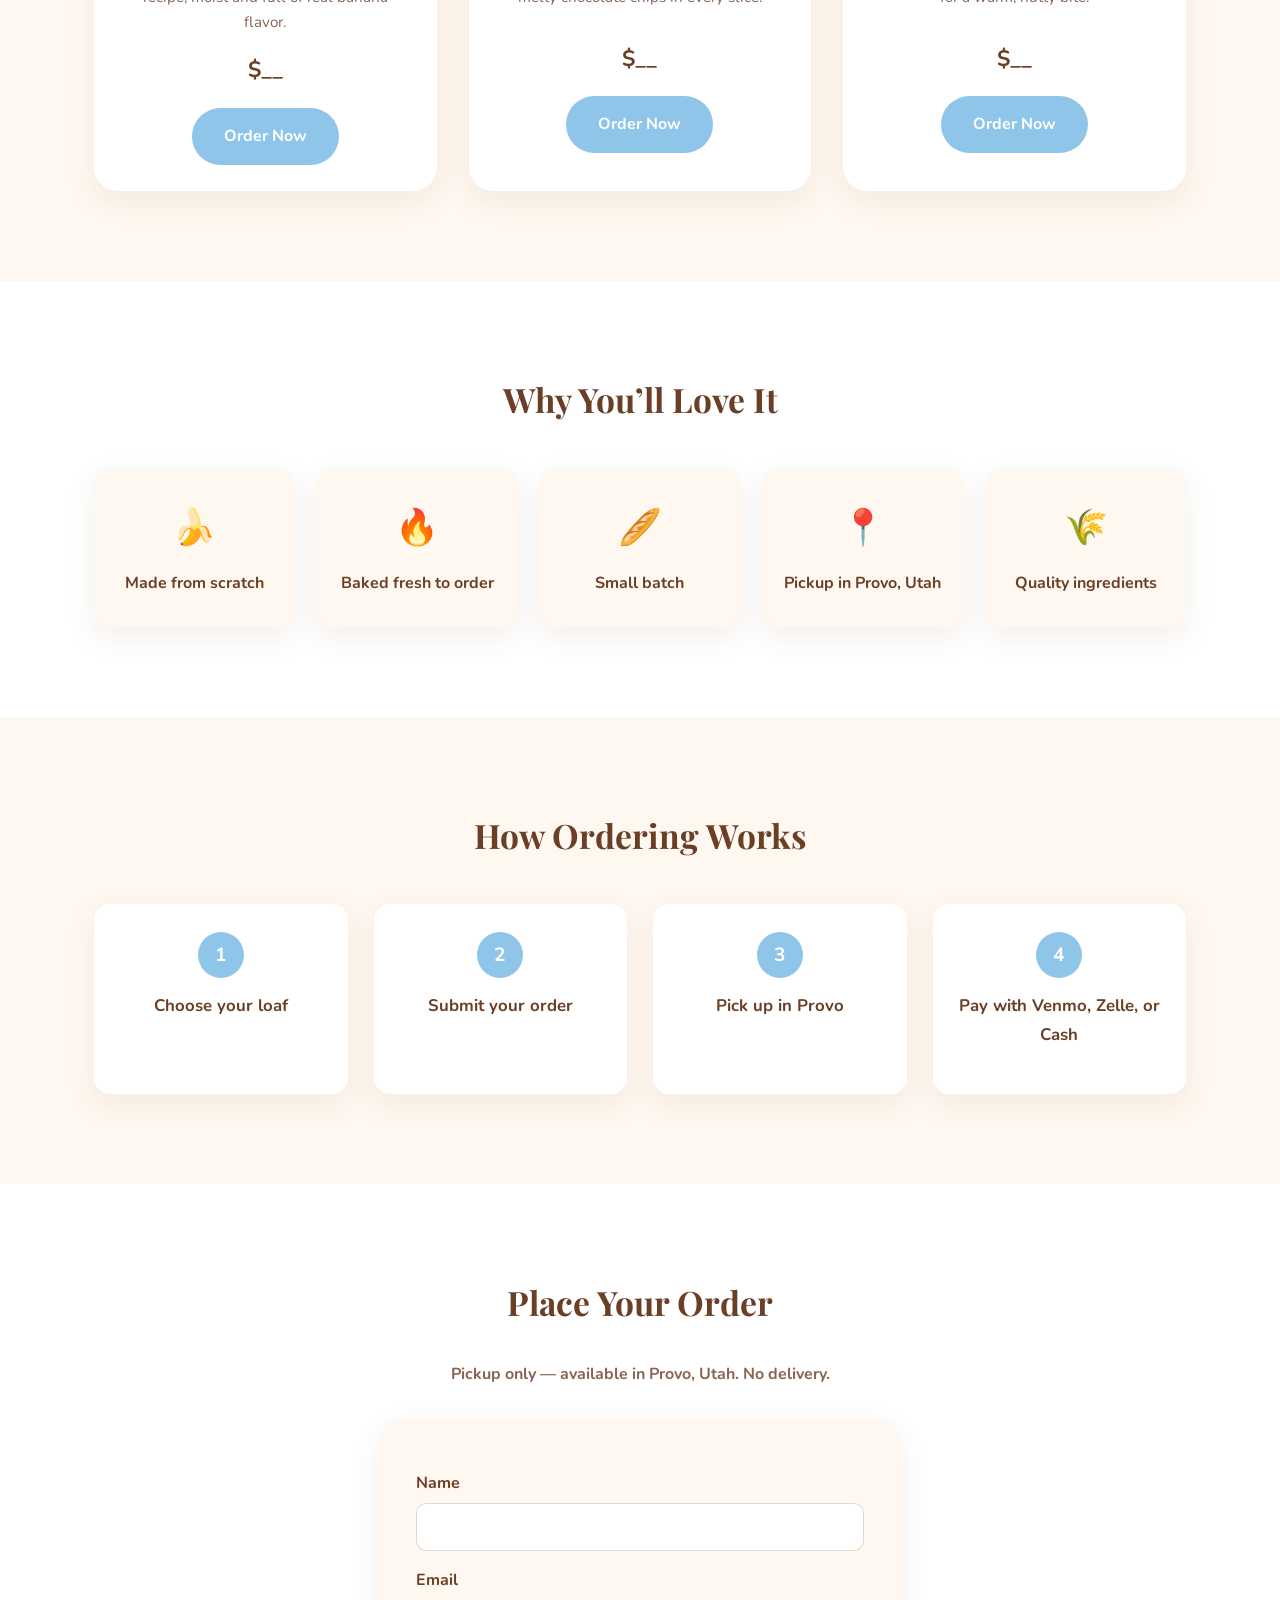
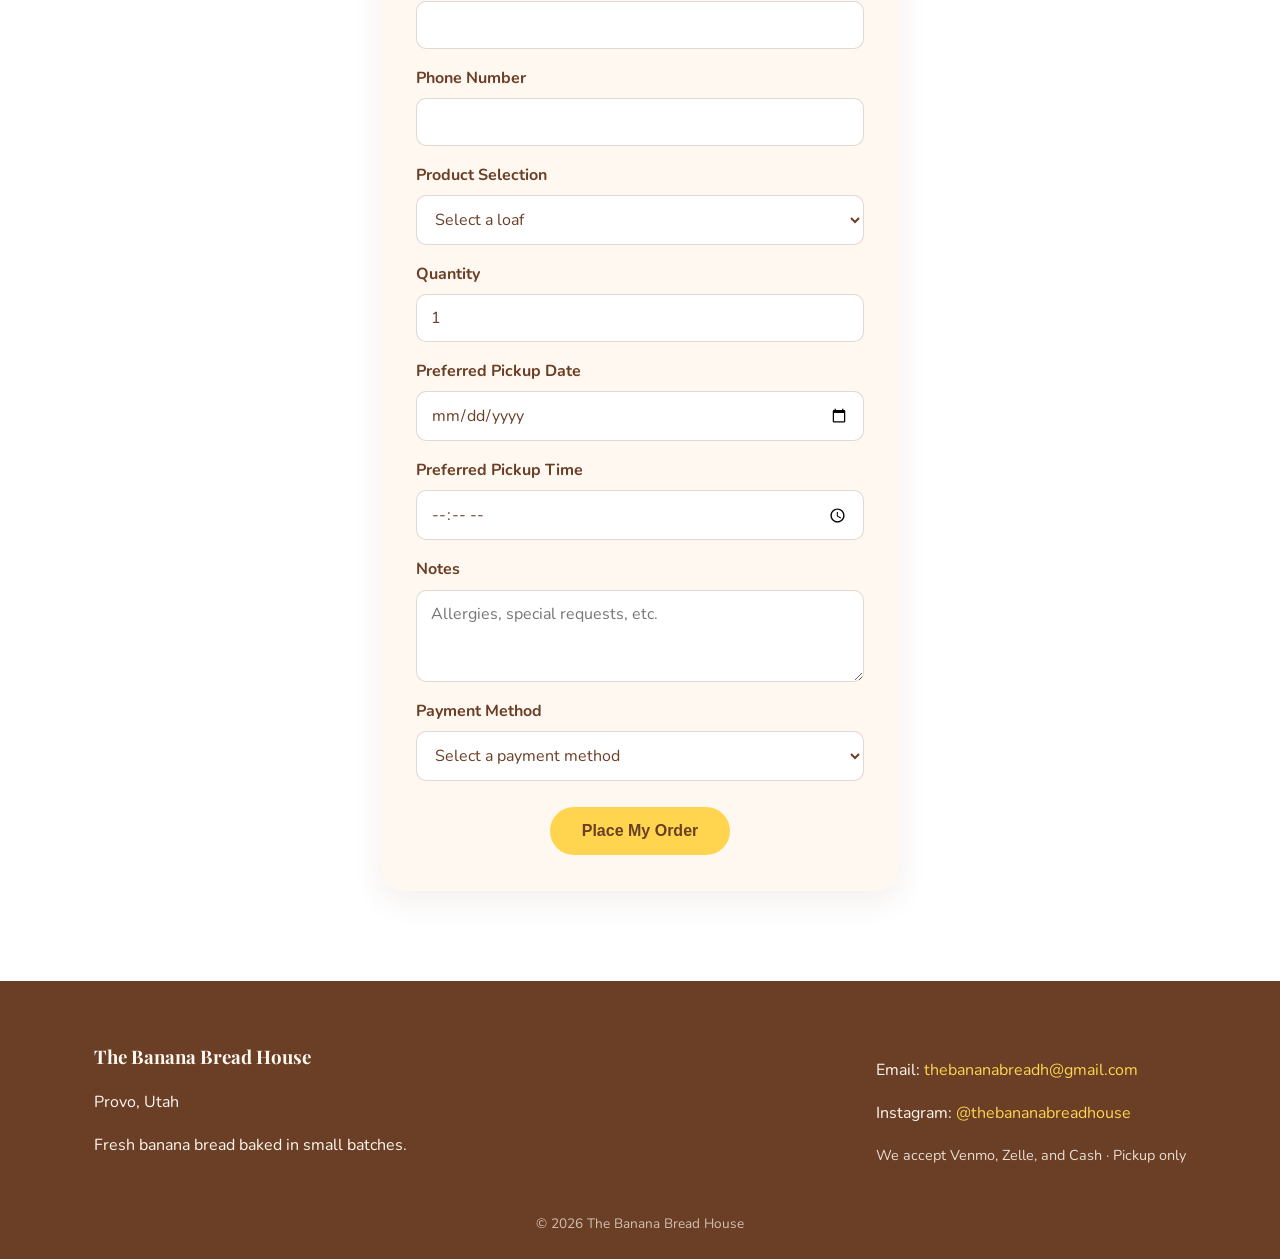
==== commit bb04fa36: "Update footer contact email to thebananabreadh@gmail.com" ====
--- a/index.html
+++ b/index.html
@@ -228,7 +228,7 @@
     </div>
     <div class="footer-contact">
       <!-- EDIT: replace with your real contact info -->
-      <p>Email: <a href="mailto:hello@thebananabreadhouse.com">hello@thebananabreadhouse.com</a></p>
+      <p>Email: <a href="mailto:thebananabreadh@gmail.com">thebananabreadh@gmail.com</a></p>
       <p>Instagram: <a href="https://instagram.com/thebananabreadhouse" target="_blank" rel="noopener">@thebananabreadhouse</a></p>
       <p class="footer-payments">We accept Venmo, Zelle, and Cash &middot; Pickup only</p>
     </div>
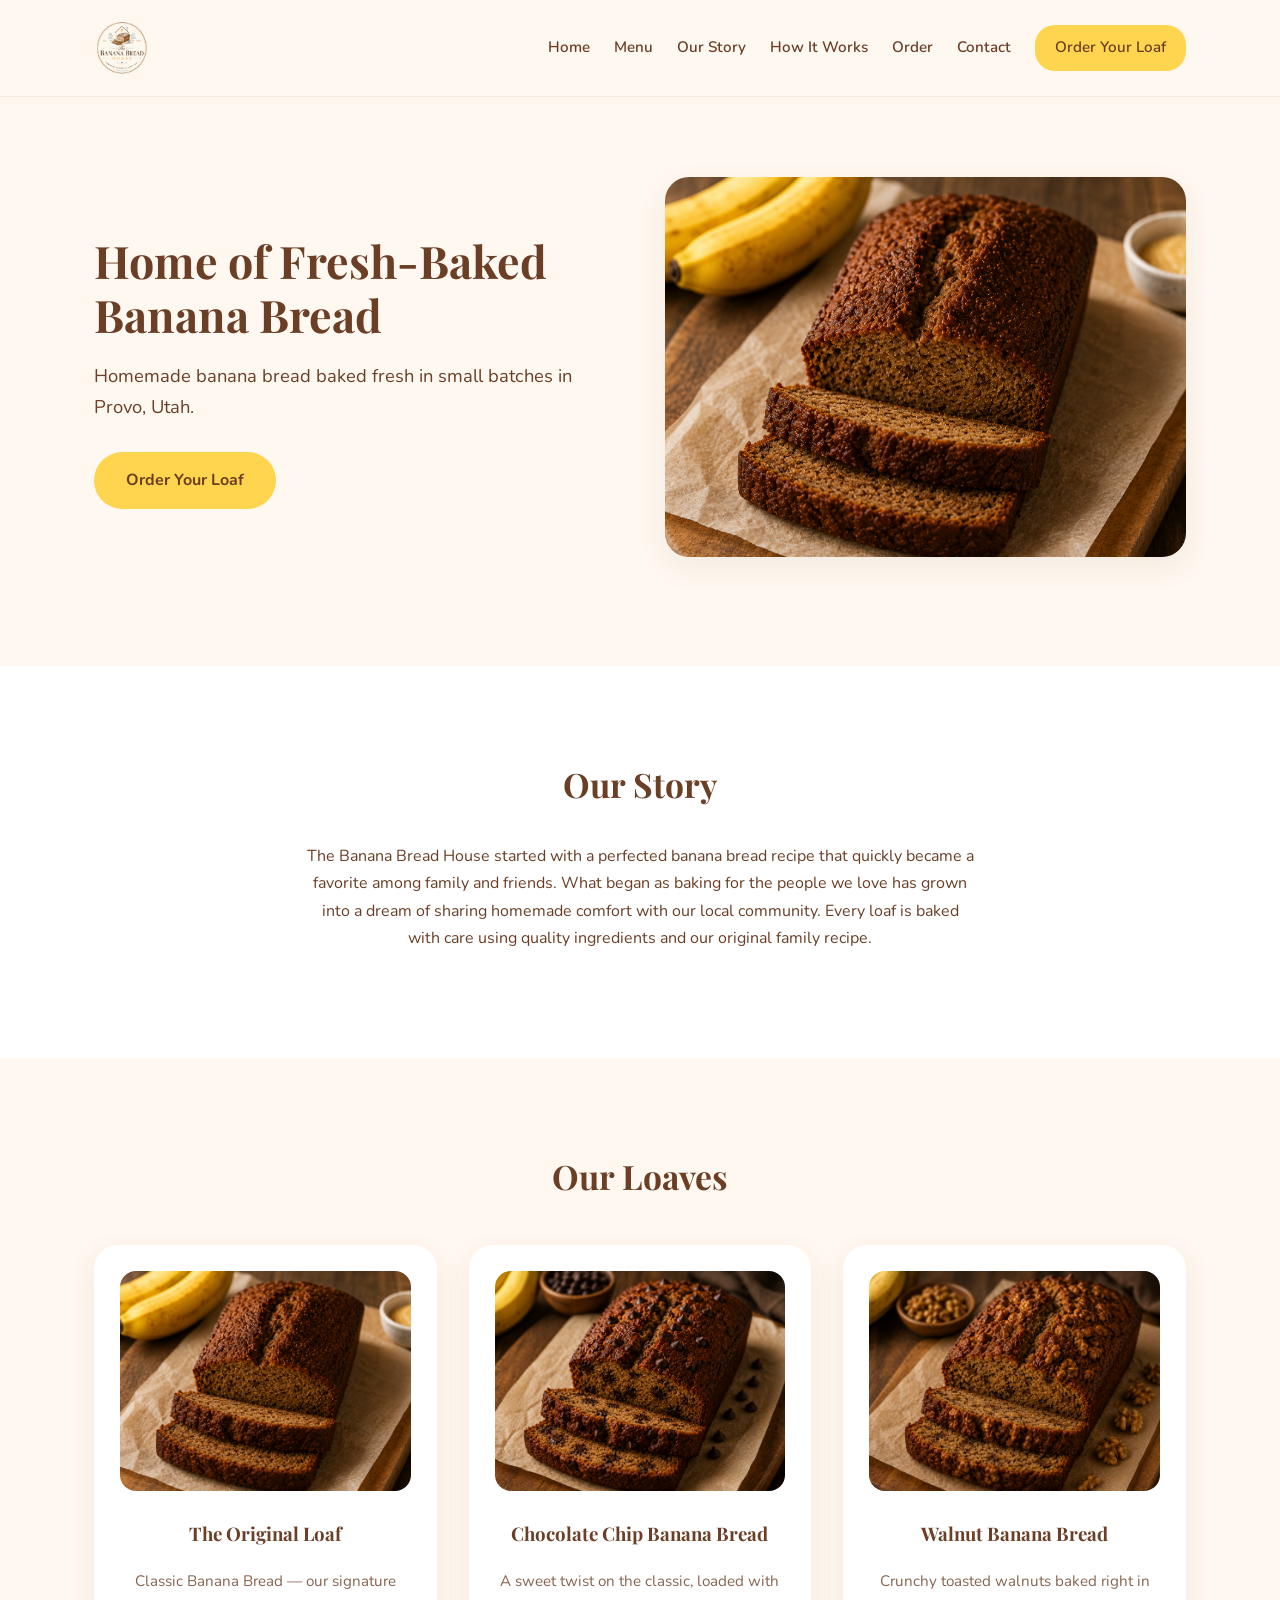
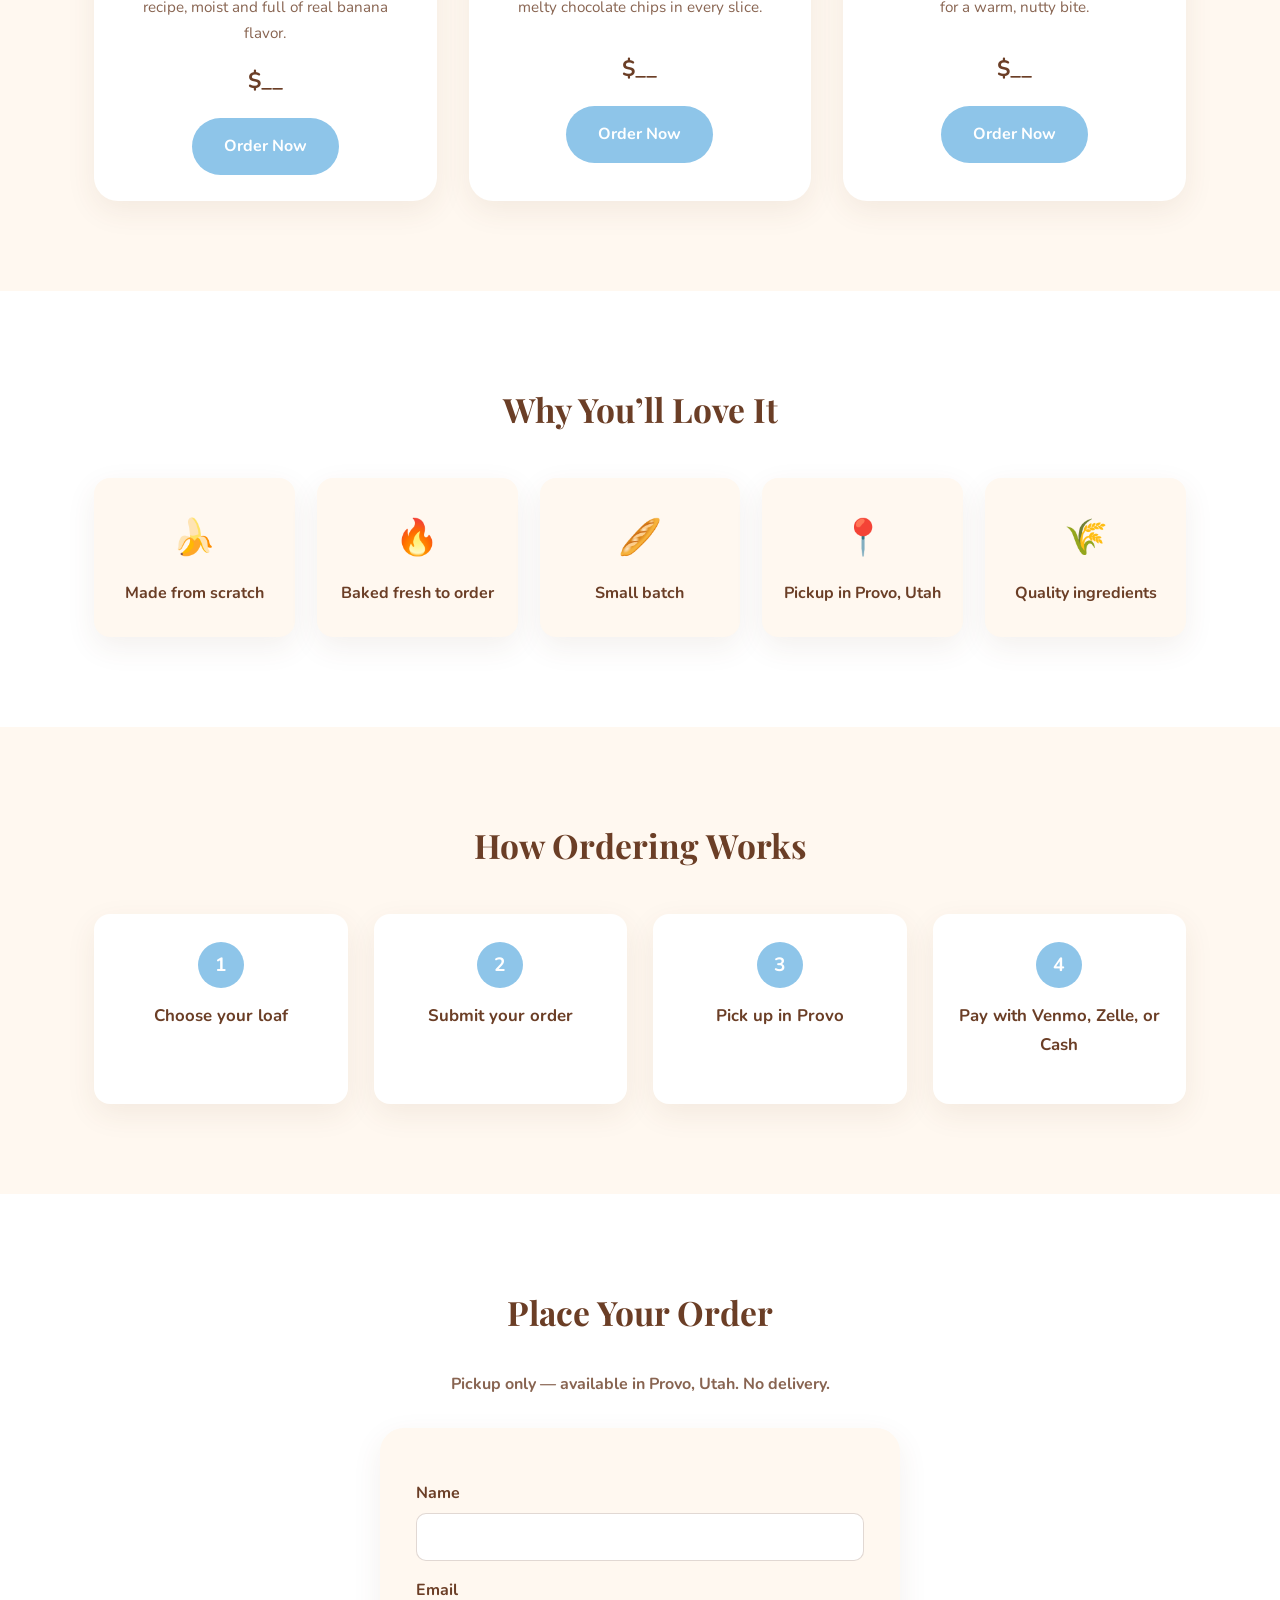
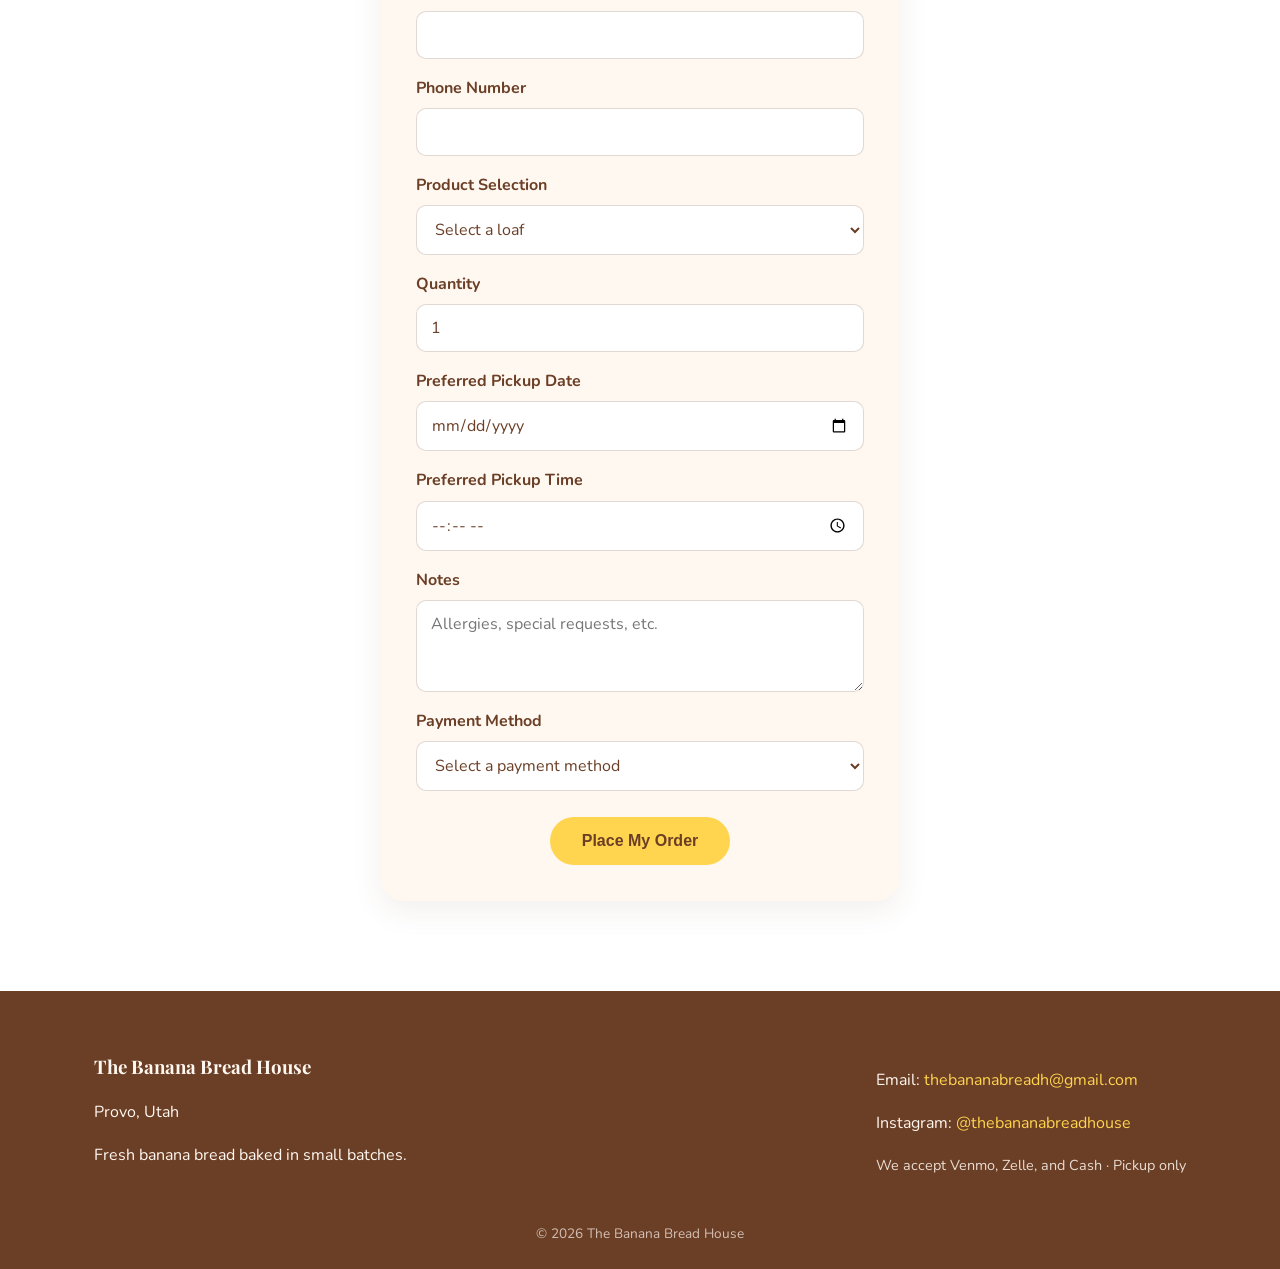
==== commit 43b15e29: "Add logo to header nav and as favicon" ====
--- a/index.html
+++ b/index.html
@@ -8,14 +8,18 @@
 <link rel="stylesheet" href="css/style.css">
 <link rel="preconnect" href="https://fonts.googleapis.com">
 <link href="https://fonts.googleapis.com/css2?family=Playfair+Display:wght@600;700&family=Nunito:wght@400;600;700&display=swap" rel="stylesheet">
+<!-- FAVICON: replace images/logo.png to change the browser tab icon -->
+<link rel="icon" type="image/png" href="images/logo.png">
 </head>
 <body>
 
 <!-- ====== HEADER / NAV ====== -->
 <header class="site-header">
   <div class="container nav-wrap">
-    <!-- LOGO PLACEHOLDER: replace text below with an <img> tag once you have a logo file -->
-    <a href="#home" class="logo">The Banana Bread House</a>
+    <!-- LOGO: to swap, replace images/logo.png with a new file of the same name -->
+    <a href="#home" class="logo">
+      <img src="images/logo.png" alt="The Banana Bread House logo" class="logo-img">
+    </a>
 
     <button class="nav-toggle" id="nav-toggle" aria-label="Toggle menu">&#9776;</button>
 
@@ -170,7 +174,8 @@
       - To receive orders by email or in a Google Sheet, see README.md for
         free setup options (Formspree, Netlify Forms, or Google Sheets).
     -->
-    <form id="order-form" class="order-form" novalidate>
+    <!-- Connected to Formspree: submissions email to thebananabreadh@gmail.com -->
+    <form id="order-form" class="order-form" action="https://formspree.io/f/xdarzqwq" method="POST" novalidate>
 
       <label for="name">Name</label>
       <input type="text" id="name" name="name" required>
--- a/css/style.css
+++ b/css/style.css
@@ -104,6 +104,15 @@
   color: var(--color-brown);
   text-decoration: none;
   font-weight: 700;
+  display: flex;
+  align-items: center;
+}
+
+.logo-img {
+  height: 56px;
+  width: 56px;
+  border-radius: 50%;
+  object-fit: cover;
 }
 
 .main-nav {
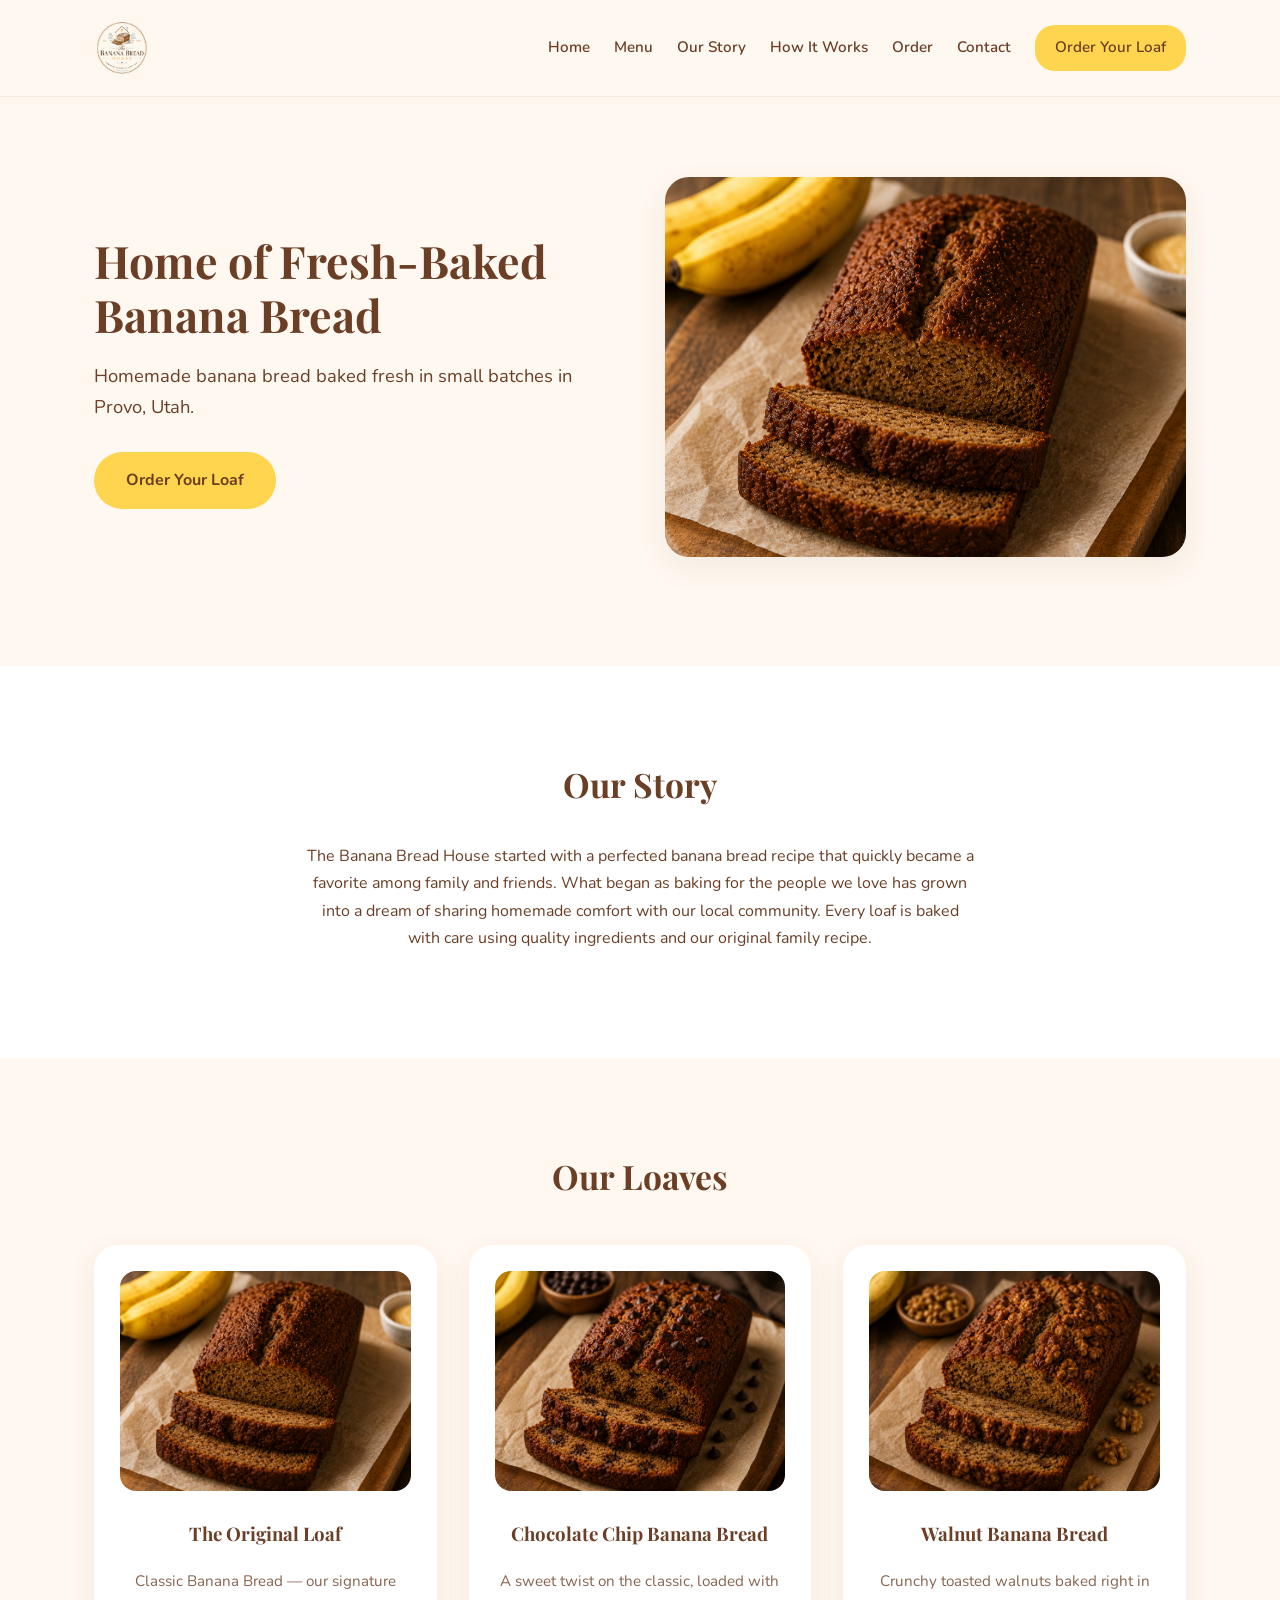
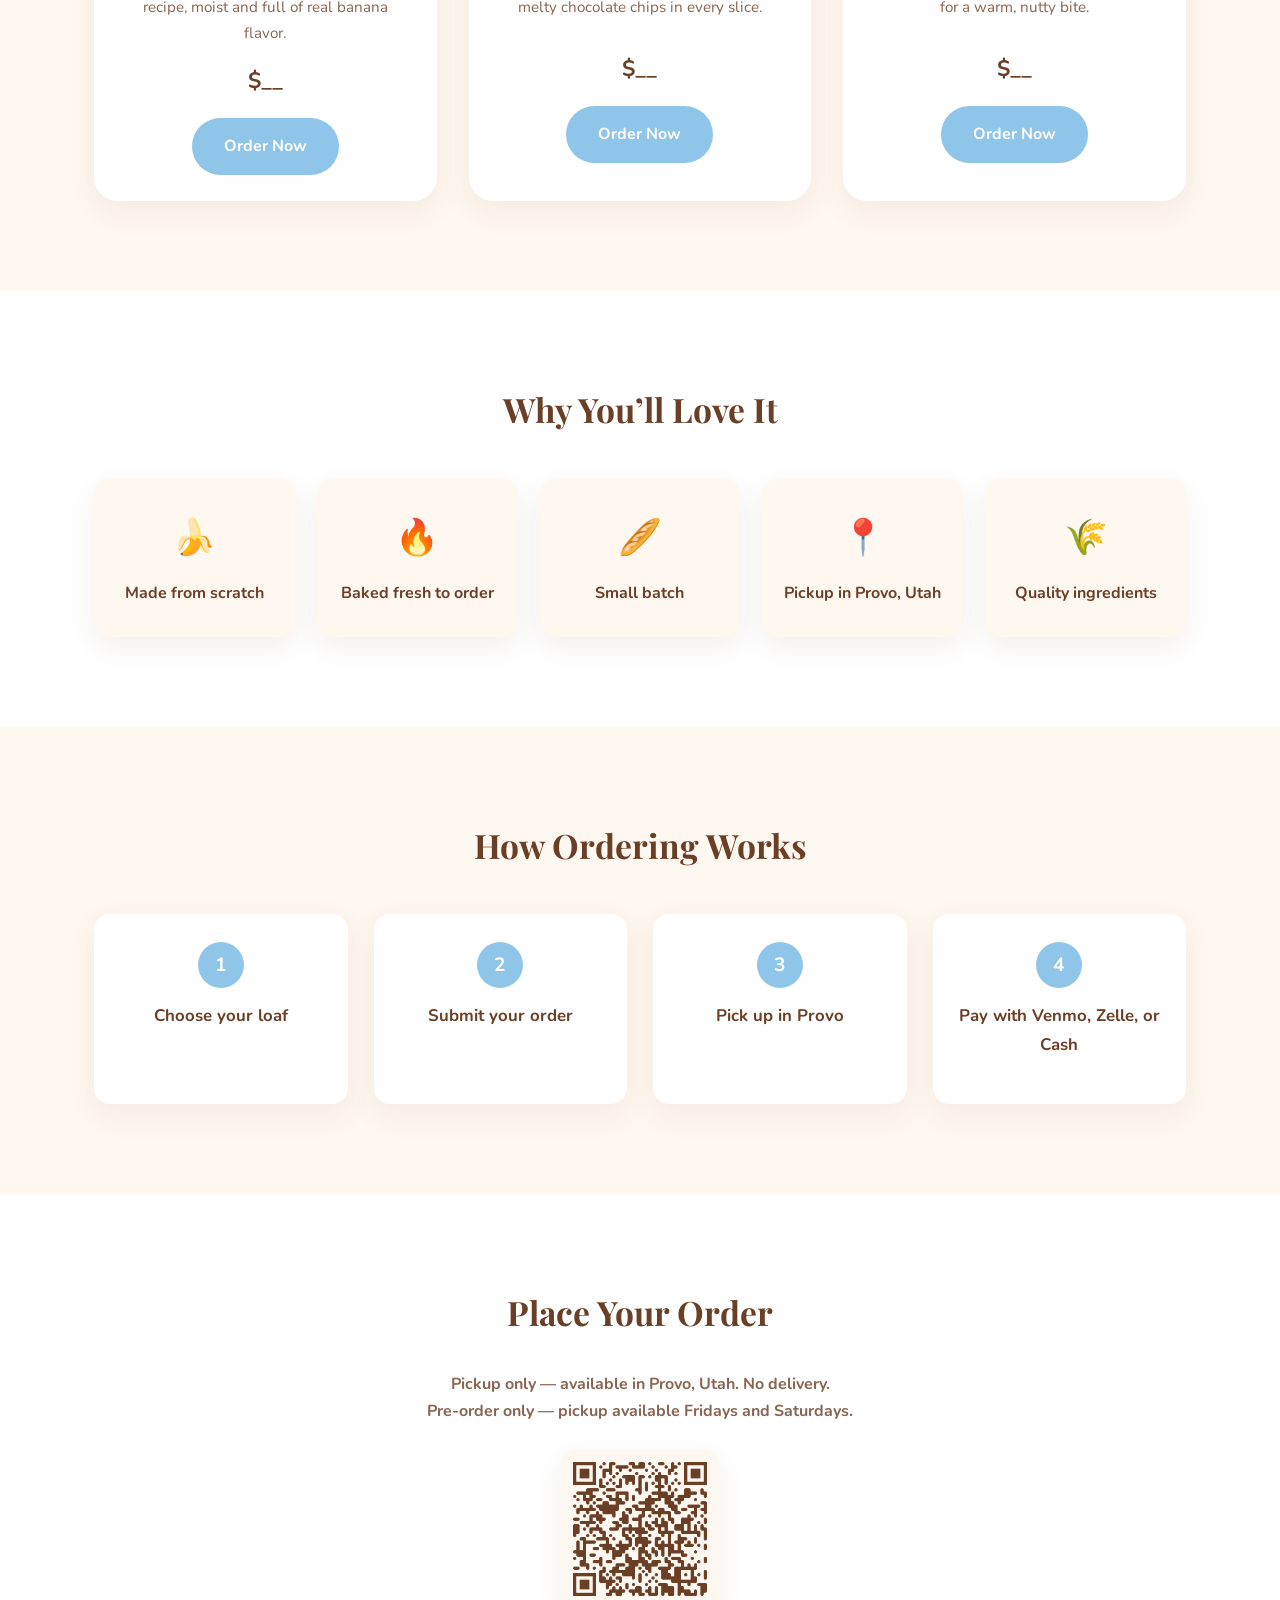
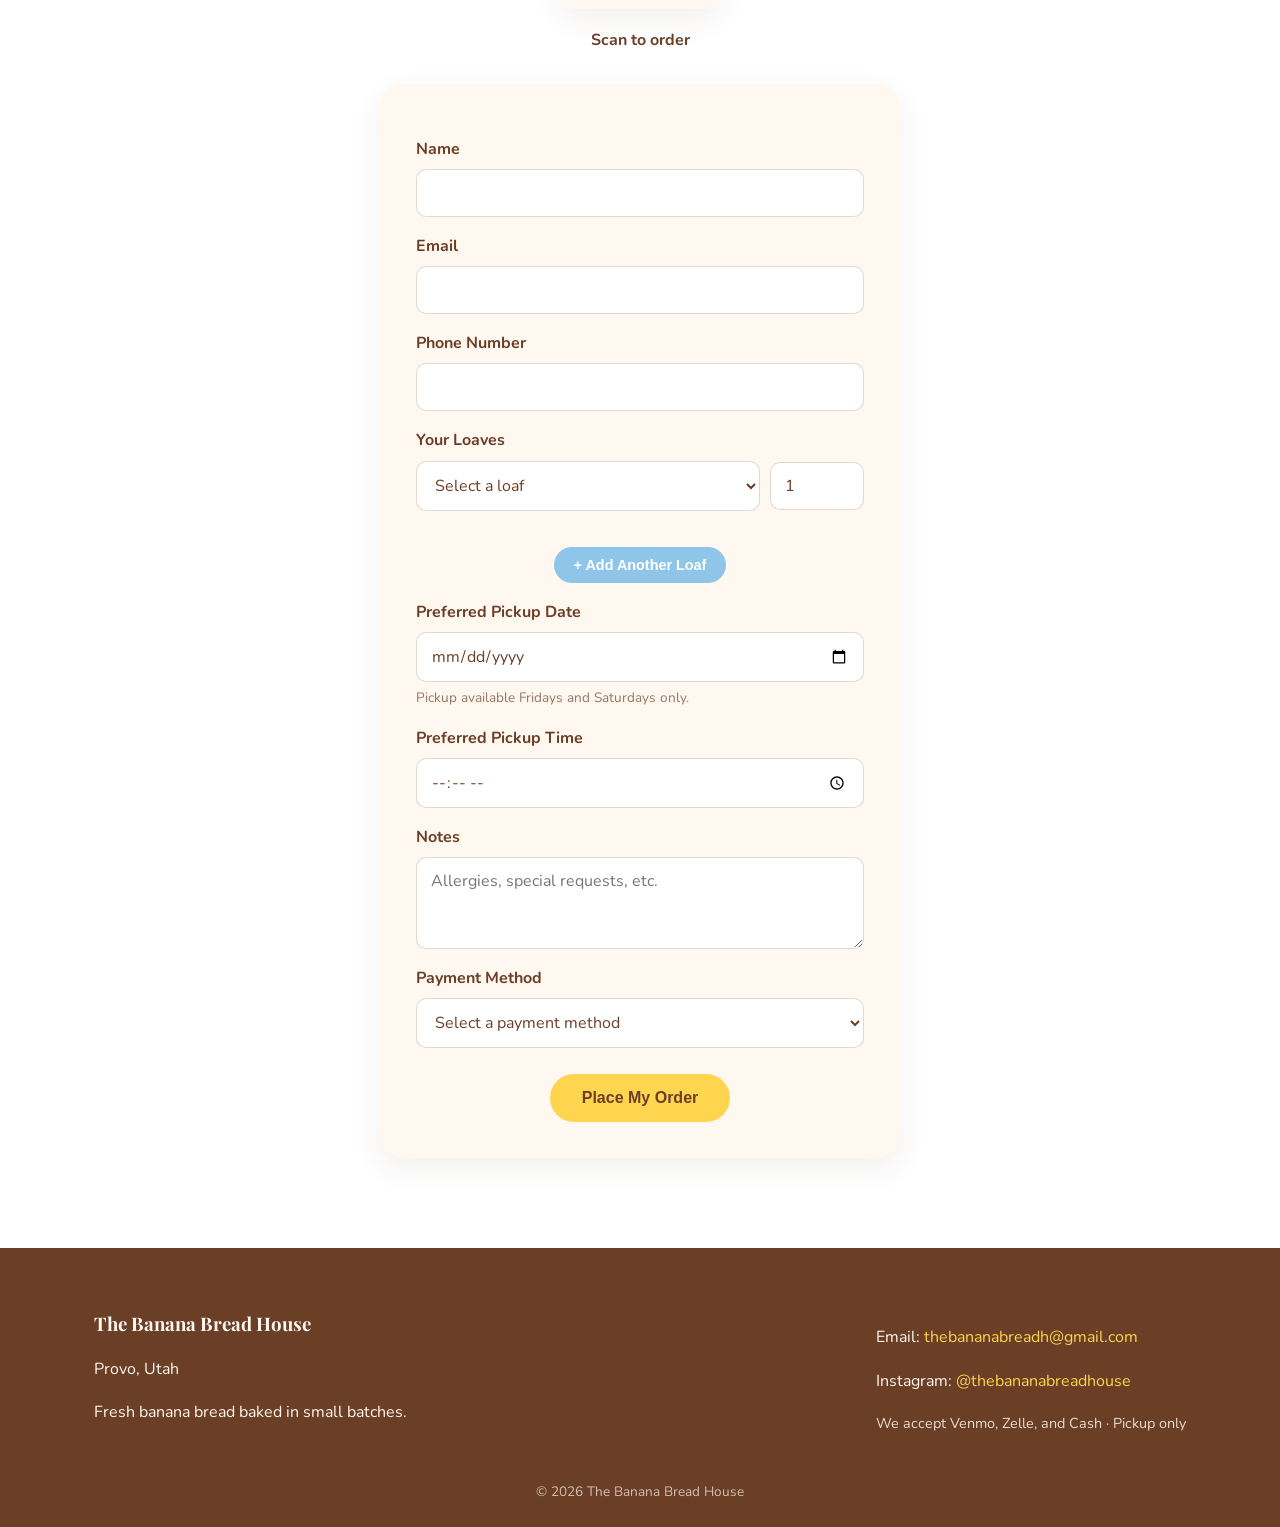
==== commit 840476e2: "Add order QR code, restrict pickup to Fri/Sat, support multiple loaves per order" ====
--- a/index.html
+++ b/index.html
@@ -165,7 +165,14 @@
 <section id="order" class="order">
   <div class="container">
     <h2>Place Your Order</h2>
-    <p class="order-note">Pickup only &mdash; available in Provo, Utah. No delivery.</p>
+    <!-- EDIT: change pickup days/note here if your schedule ever changes -->
+    <p class="order-note">Pickup only &mdash; available in Provo, Utah. No delivery.<br>Pre-order only &mdash; pickup available Fridays and Saturdays.</p>
+
+    <!-- QR CODE: scan to jump straight to this form. To regenerate (e.g. after changing domains), recreate images/order-qr-code.png pointing at your live site's #order URL. -->
+    <div class="order-qr">
+      <img src="images/order-qr-code.png" alt="QR code linking to the order form" class="order-qr-img">
+      <p>Scan to order</p>
+    </div>
 
     <!--
       FORM SETUP NOTES:
@@ -186,19 +193,31 @@
       <label for="phone">Phone Number</label>
       <input type="tel" id="phone" name="phone" required>
 
-      <label for="product">Product Selection</label>
-      <select id="product" name="product" required>
-        <option value="" disabled selected>Select a loaf</option>
-        <option value="The Original Loaf">The Original Loaf - Classic Banana Bread</option>
-        <option value="Chocolate Chip Banana Bread">Chocolate Chip Banana Bread</option>
-        <option value="Walnut Banana Bread">Walnut Banana Bread</option>
-      </select>
-
-      <label for="quantity">Quantity</label>
-      <input type="number" id="quantity" name="quantity" min="1" value="1" required>
+      <!--
+        ORDER ITEMS: lets a customer order more than one type of loaf at
+        different quantities in a single order. js/script.js adds/removes
+        rows and renames the select/input fields (product_1, quantity_1,
+        product_2, quantity_2, etc.) so every item reaches Formspree.
+      -->
+      <label>Your Loaves</label>
+      <div id="order-items">
+        <div class="order-item">
+          <select name="product_1" class="item-product" required>
+            <option value="" disabled selected>Select a loaf</option>
+            <option value="The Original Loaf">The Original Loaf - Classic Banana Bread</option>
+            <option value="Chocolate Chip Banana Bread">Chocolate Chip Banana Bread</option>
+            <option value="Walnut Banana Bread">Walnut Banana Bread</option>
+          </select>
+          <input type="number" name="quantity_1" class="item-quantity" min="1" value="1" required>
+          <button type="button" class="remove-item-btn" hidden>&times;</button>
+        </div>
+      </div>
+      <button type="button" id="add-item-btn" class="btn btn-secondary add-item-btn">+ Add Another Loaf</button>
 
       <label for="pickup-date">Preferred Pickup Date</label>
+      <!-- Pickup is only available Fridays and Saturdays; enforced in js/script.js -->
       <input type="date" id="pickup-date" name="pickup-date" required>
+      <p class="field-hint">Pickup available Fridays and Saturdays only.</p>
 
       <label for="pickup-time">Preferred Pickup Time</label>
       <input type="time" id="pickup-time" name="pickup-time" required>
--- a/css/style.css
+++ b/css/style.css
@@ -328,6 +328,22 @@
   opacity: 0.8;
 }
 
+.order-qr {
+  margin: 24px auto 0;
+}
+
+.order-qr-img {
+  width: 160px;
+  height: 160px;
+  border-radius: var(--radius-md);
+  box-shadow: var(--shadow-soft);
+}
+
+.order-qr p {
+  font-weight: 700;
+  margin-top: 8px;
+}
+
 .order-form {
   max-width: 520px;
   margin: 30px auto 0;
@@ -367,6 +383,49 @@
 .order-form button {
   margin-top: 26px;
   align-self: center;
+}
+
+.order-item {
+  display: flex;
+  gap: 10px;
+  align-items: center;
+  margin-bottom: 10px;
+}
+
+.order-item .item-product {
+  flex: 2;
+}
+
+.order-item .item-quantity {
+  flex: 1;
+  min-width: 70px;
+}
+
+.remove-item-btn {
+  background-color: transparent;
+  border: 1px solid rgba(107, 62, 38, 0.3);
+  color: var(--color-brown);
+  border-radius: 50%;
+  width: 36px;
+  height: 36px;
+  font-size: 1.1rem;
+  line-height: 1;
+  cursor: pointer;
+  flex-shrink: 0;
+}
+
+.add-item-btn {
+  margin-top: 6px;
+  align-self: flex-start;
+  padding: 10px 20px;
+  font-size: 0.9rem;
+}
+
+.field-hint {
+  margin: 4px 0 0;
+  font-size: 0.85rem;
+  color: var(--color-brown);
+  opacity: 0.7;
 }
 
 .form-confirmation {
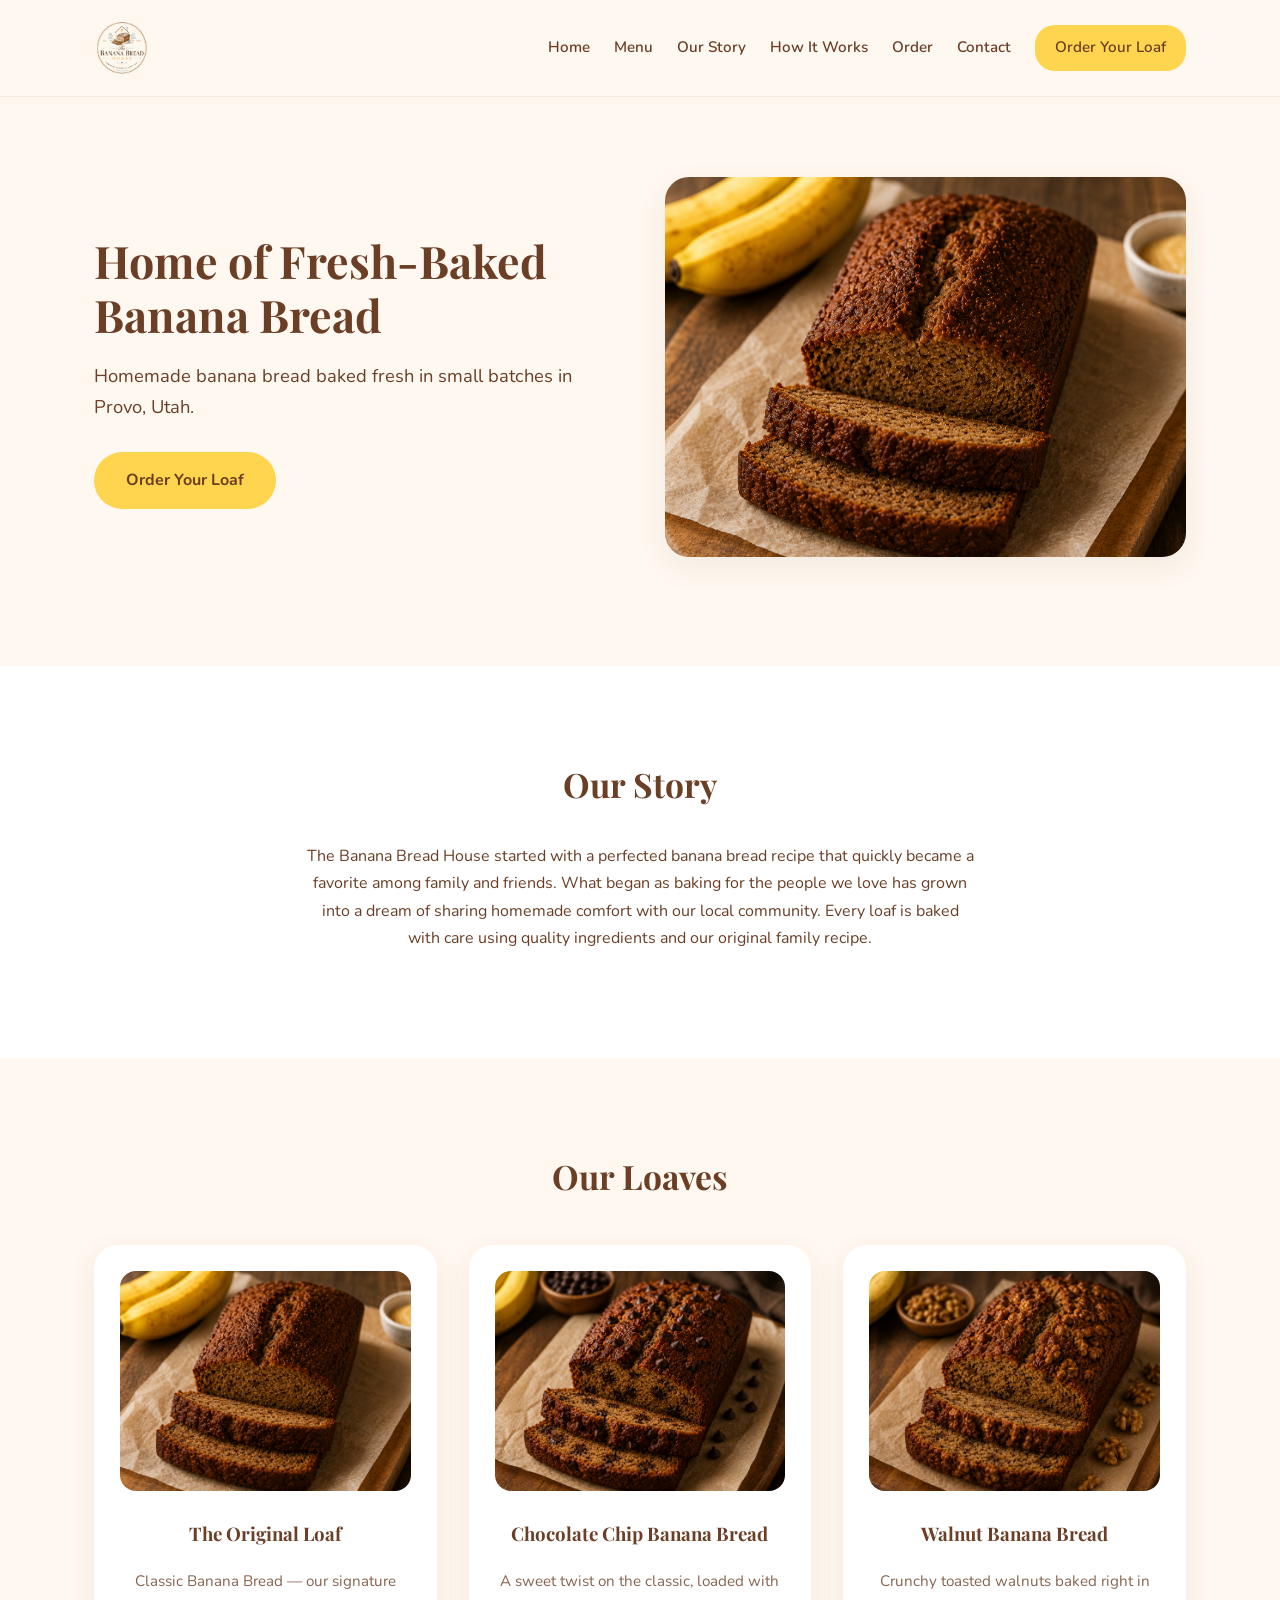
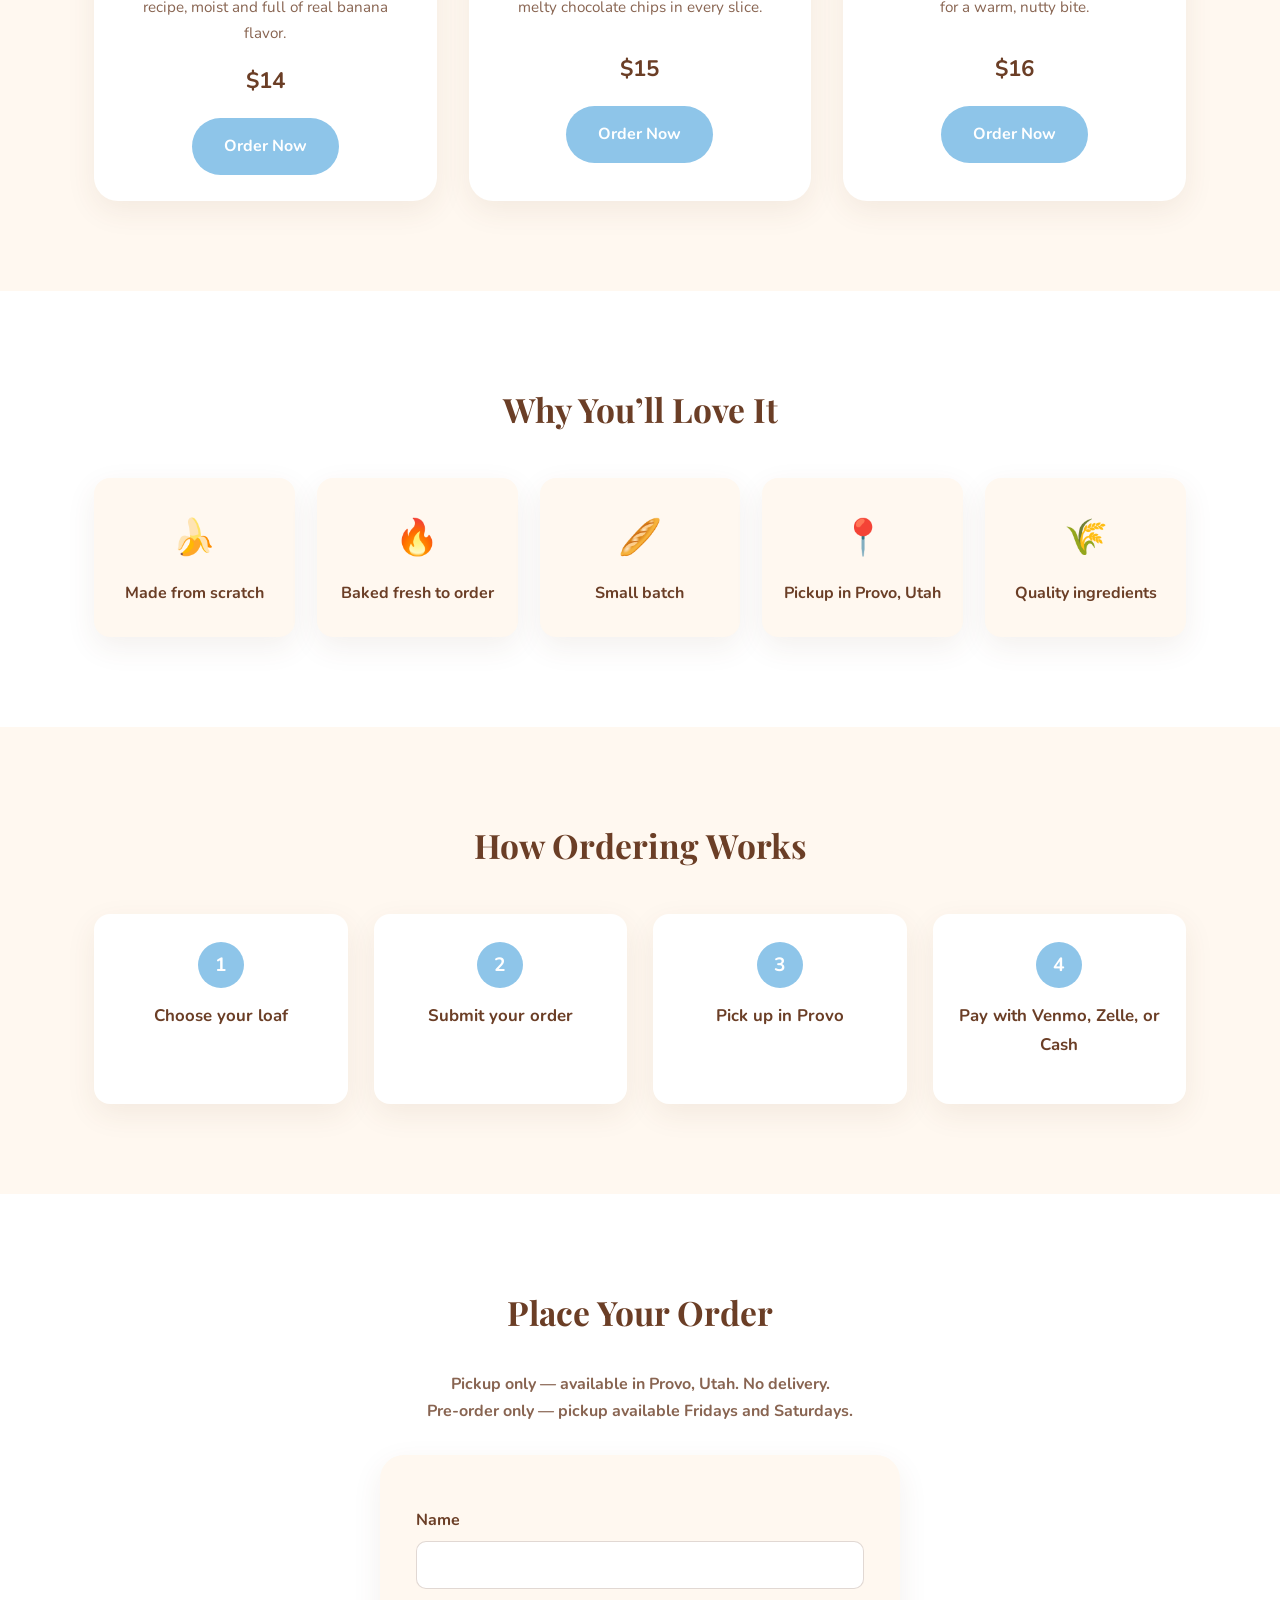
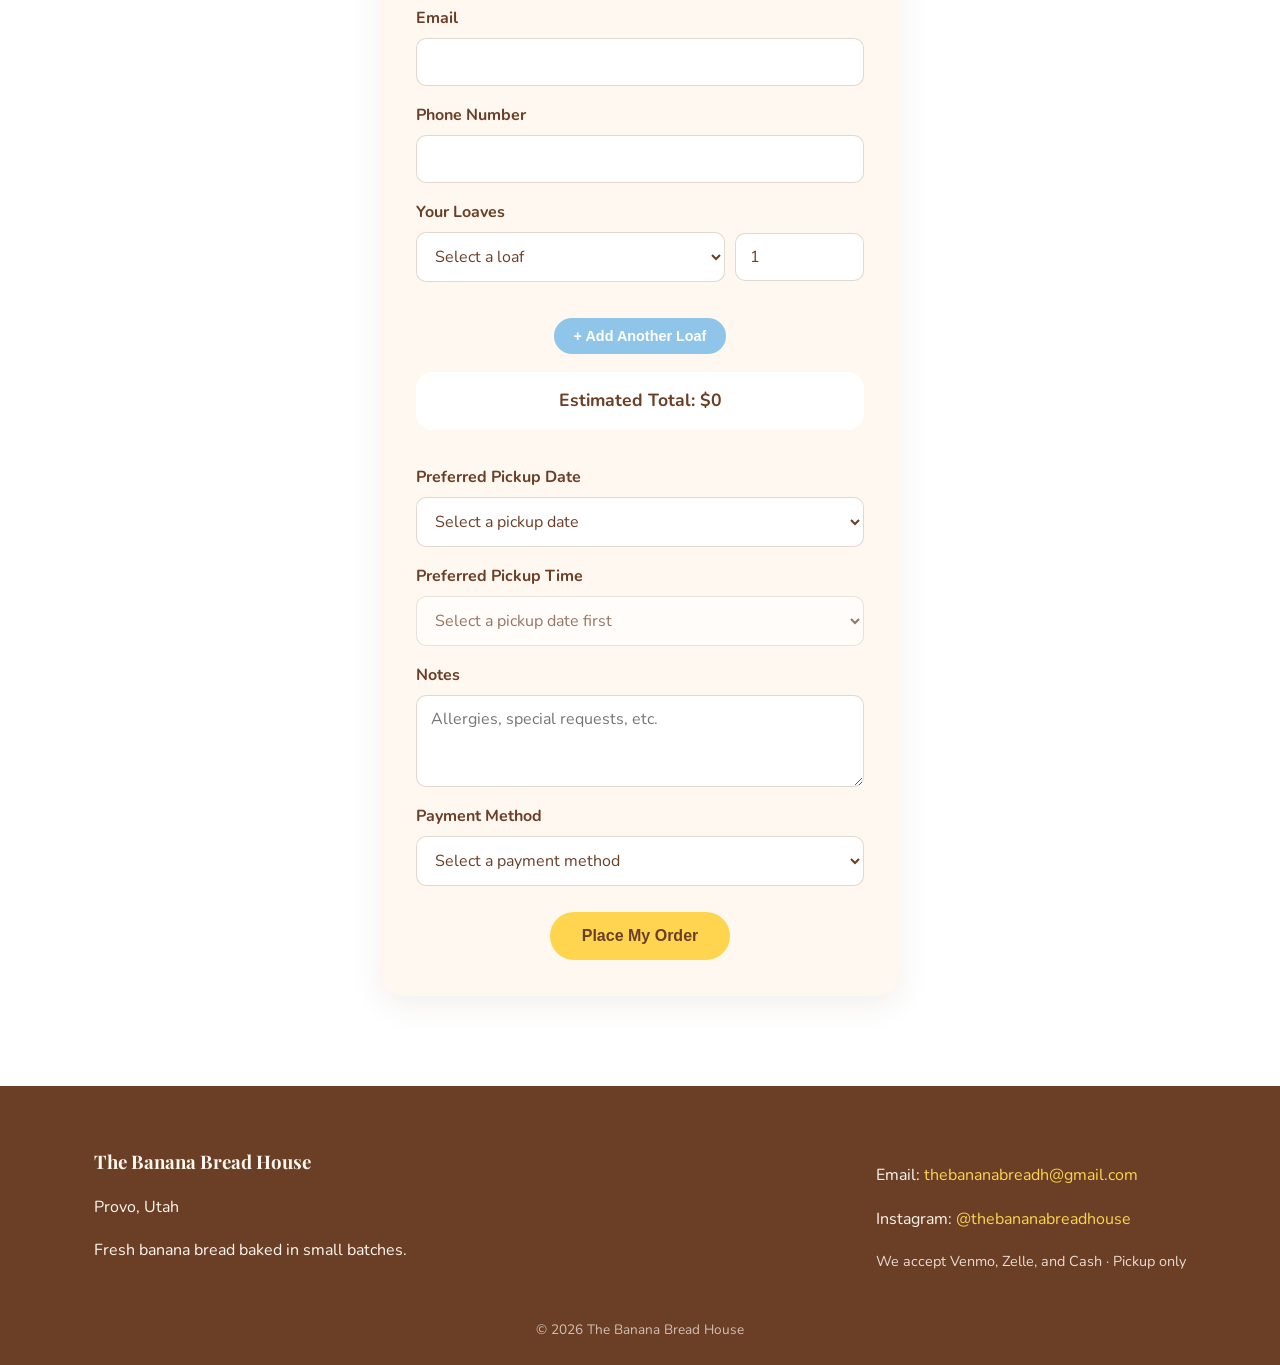
==== commit 6f23e993: "Add real pricing with live order total, Fri/Sat date+time picker, Venmo QR on payment selection" ====
--- a/index.html
+++ b/index.html
@@ -76,8 +76,8 @@
         <img src="images/original-loaf.png" alt="The Original Loaf - Classic Banana Bread" class="product-img">
         <h3>The Original Loaf</h3>
         <p class="product-desc">Classic Banana Bread &mdash; our signature recipe, moist and full of real banana flavor.</p>
-        <!-- PRICE PLACEHOLDER: replace $__ with your actual price -->
-        <p class="product-price">$__</p>
+        <!-- PRICE: also update PRICES in js/script.js so the order total stays correct -->
+        <p class="product-price">$14</p>
         <a href="#order" class="btn btn-secondary">Order Now</a>
       </div>
 
@@ -87,8 +87,8 @@
         <img src="images/chocolate-chip-loaf.png" alt="Chocolate Chip Banana Bread" class="product-img">
         <h3>Chocolate Chip Banana Bread</h3>
         <p class="product-desc">A sweet twist on the classic, loaded with melty chocolate chips in every slice.</p>
-        <!-- PRICE PLACEHOLDER -->
-        <p class="product-price">$__</p>
+        <!-- PRICE: also update PRICES in js/script.js so the order total stays correct -->
+        <p class="product-price">$15</p>
         <a href="#order" class="btn btn-secondary">Order Now</a>
       </div>
 
@@ -98,8 +98,8 @@
         <img src="images/walnut-loaf.png" alt="Walnut Banana Bread" class="product-img">
         <h3>Walnut Banana Bread</h3>
         <p class="product-desc">Crunchy toasted walnuts baked right in for a warm, nutty bite.</p>
-        <!-- PRICE PLACEHOLDER -->
-        <p class="product-price">$__</p>
+        <!-- PRICE: also update PRICES in js/script.js so the order total stays correct -->
+        <p class="product-price">$16</p>
         <a href="#order" class="btn btn-secondary">Order Now</a>
       </div>
 
@@ -167,12 +167,6 @@
     <h2>Place Your Order</h2>
     <!-- EDIT: change pickup days/note here if your schedule ever changes -->
     <p class="order-note">Pickup only &mdash; available in Provo, Utah. No delivery.<br>Pre-order only &mdash; pickup available Fridays and Saturdays.</p>
-
-    <!-- QR CODE: scan to jump straight to this form. To regenerate (e.g. after changing domains), recreate images/order-qr-code.png pointing at your live site's #order URL. -->
-    <div class="order-qr">
-      <img src="images/order-qr-code.png" alt="QR code linking to the order form" class="order-qr-img">
-      <p>Scan to order</p>
-    </div>
 
     <!--
       FORM SETUP NOTES:
@@ -196,17 +190,18 @@
       <!--
         ORDER ITEMS: lets a customer order more than one type of loaf at
         different quantities in a single order. js/script.js adds/removes
-        rows and renames the select/input fields (product_1, quantity_1,
-        product_2, quantity_2, etc.) so every item reaches Formspree.
+        rows, renames the select/input fields (product_1, quantity_1,
+        product_2, quantity_2, etc.) so every item reaches Formspree, and
+        recalculates the live total below using the PRICES map in script.js.
       -->
       <label>Your Loaves</label>
       <div id="order-items">
         <div class="order-item">
           <select name="product_1" class="item-product" required>
             <option value="" disabled selected>Select a loaf</option>
-            <option value="The Original Loaf">The Original Loaf - Classic Banana Bread</option>
-            <option value="Chocolate Chip Banana Bread">Chocolate Chip Banana Bread</option>
-            <option value="Walnut Banana Bread">Walnut Banana Bread</option>
+            <option value="The Original Loaf">The Original Loaf - $14</option>
+            <option value="Chocolate Chip Banana Bread">Chocolate Chip Banana Bread - $15</option>
+            <option value="Walnut Banana Bread">Walnut Banana Bread - $16</option>
           </select>
           <input type="number" name="quantity_1" class="item-quantity" min="1" value="1" required>
           <button type="button" class="remove-item-btn" hidden>&times;</button>
@@ -214,13 +209,24 @@
       </div>
       <button type="button" id="add-item-btn" class="btn btn-secondary add-item-btn">+ Add Another Loaf</button>
 
+      <!-- ORDER TOTAL: auto-calculated in js/script.js from PRICES x quantities -->
+      <p class="order-total">Estimated Total: <span id="order-total-amount">$0</span></p>
+
       <label for="pickup-date">Preferred Pickup Date</label>
-      <!-- Pickup is only available Fridays and Saturdays; enforced in js/script.js -->
-      <input type="date" id="pickup-date" name="pickup-date" required>
-      <p class="field-hint">Pickup available Fridays and Saturdays only.</p>
+      <!--
+        Pickup days/dates are generated in js/script.js (see PICKUP_SCHEDULE)
+        rather than hardcoded, so the list of upcoming Fridays/Saturdays
+        stays current automatically.
+      -->
+      <select id="pickup-date" name="pickup-date" required>
+        <option value="" disabled selected>Select a pickup date</option>
+      </select>
 
       <label for="pickup-time">Preferred Pickup Time</label>
-      <input type="time" id="pickup-time" name="pickup-time" required>
+      <!-- Options change based on the selected date's day of week; see PICKUP_SCHEDULE in js/script.js -->
+      <select id="pickup-time" name="pickup-time" required disabled>
+        <option value="" disabled selected>Select a pickup date first</option>
+      </select>
 
       <label for="notes">Notes</label>
       <textarea id="notes" name="notes" rows="3" placeholder="Allergies, special requests, etc."></textarea>
@@ -233,6 +239,12 @@
         <option value="Cash">Cash</option>
       </select>
 
+      <!-- VENMO QR: shown only when "Venmo" is selected above. Regenerate images/venmo-qr.png if your Venmo handle ever changes. -->
+      <div id="venmo-qr-block" class="venmo-qr-block" hidden>
+        <img src="images/venmo-qr.png" alt="Venmo QR code for Danielle Paje" class="venmo-qr-img">
+        <p>Scan with the Venmo app to pay <strong>@Danielle-Paje</strong></p>
+      </div>
+
       <button type="submit" class="btn btn-primary">Place My Order</button>
 
       <p id="form-confirmation" class="form-confirmation" hidden>
--- a/css/style.css
+++ b/css/style.css
@@ -328,22 +328,6 @@
   opacity: 0.8;
 }
 
-.order-qr {
-  margin: 24px auto 0;
-}
-
-.order-qr-img {
-  width: 160px;
-  height: 160px;
-  border-radius: var(--radius-md);
-  box-shadow: var(--shadow-soft);
-}
-
-.order-qr p {
-  font-weight: 700;
-  margin-top: 8px;
-}
-
 .order-form {
   max-width: 520px;
   margin: 30px auto 0;
@@ -419,6 +403,40 @@
   align-self: flex-start;
   padding: 10px 20px;
   font-size: 0.9rem;
+}
+
+.order-total {
+  margin-top: 18px;
+  padding: 14px 18px;
+  background-color: #fff;
+  border-radius: var(--radius-md);
+  font-weight: 700;
+  font-size: 1.1rem;
+  text-align: center;
+}
+
+.order-total span {
+  color: var(--color-brown);
+}
+
+.venmo-qr-block {
+  margin-top: 14px;
+  padding: 18px;
+  background-color: #fff;
+  border-radius: var(--radius-md);
+  text-align: center;
+  box-shadow: var(--shadow-soft);
+}
+
+.venmo-qr-img {
+  width: 160px;
+  height: 160px;
+  border-radius: var(--radius-sm, 8px);
+}
+
+.venmo-qr-block p {
+  margin: 10px 0 0;
+  font-weight: 600;
 }
 
 .field-hint {
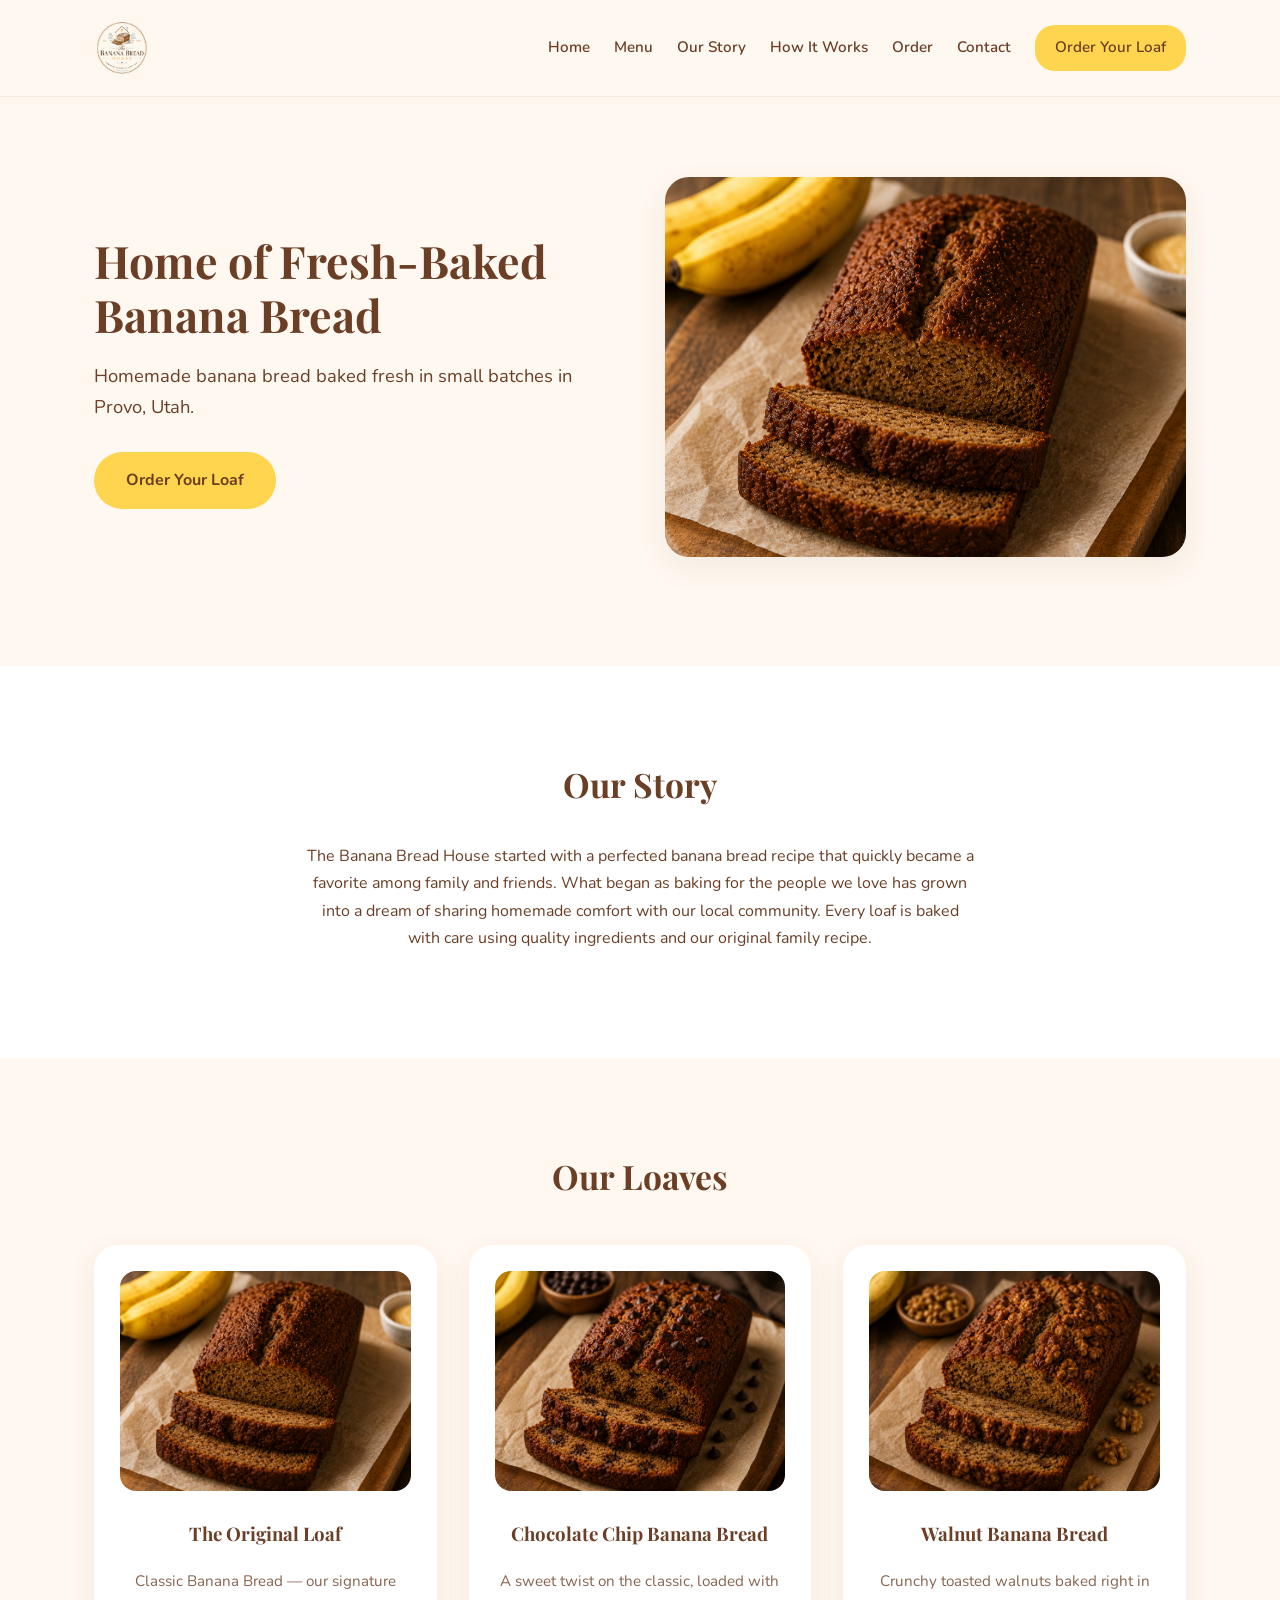
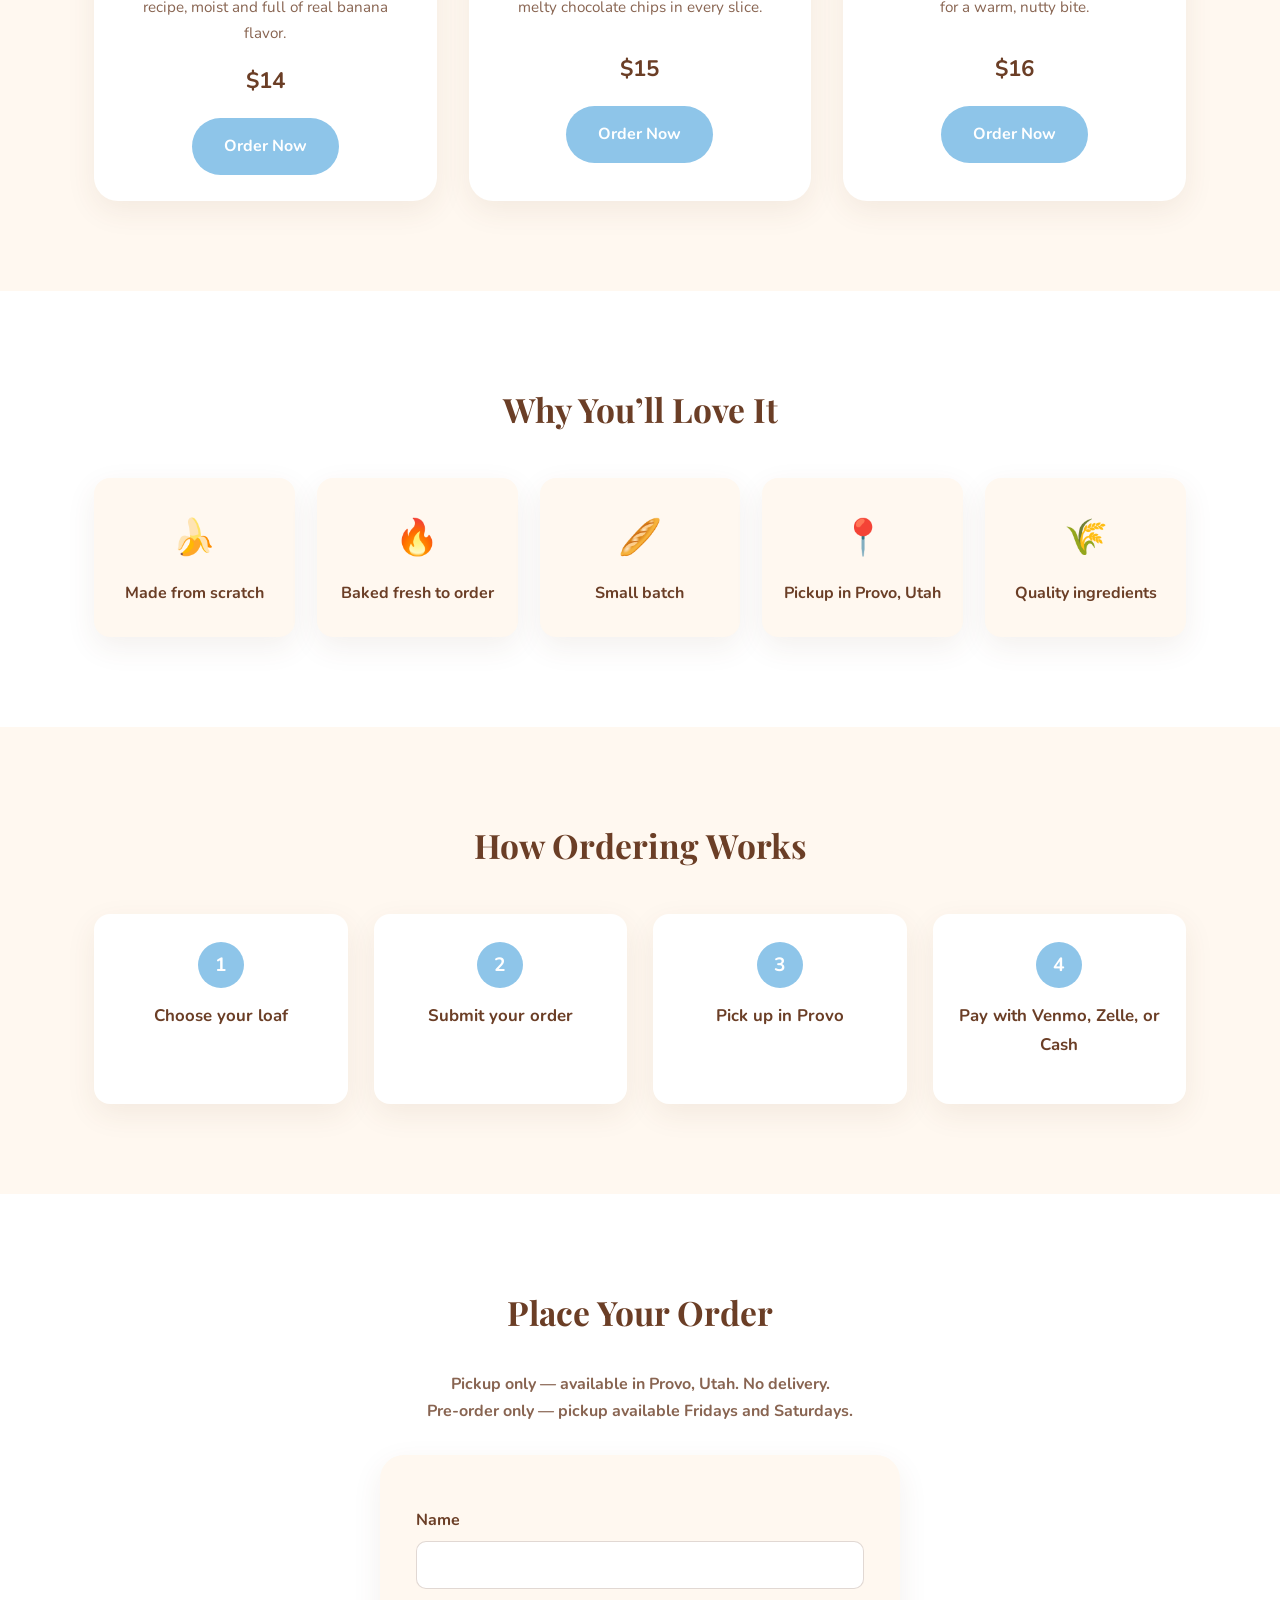
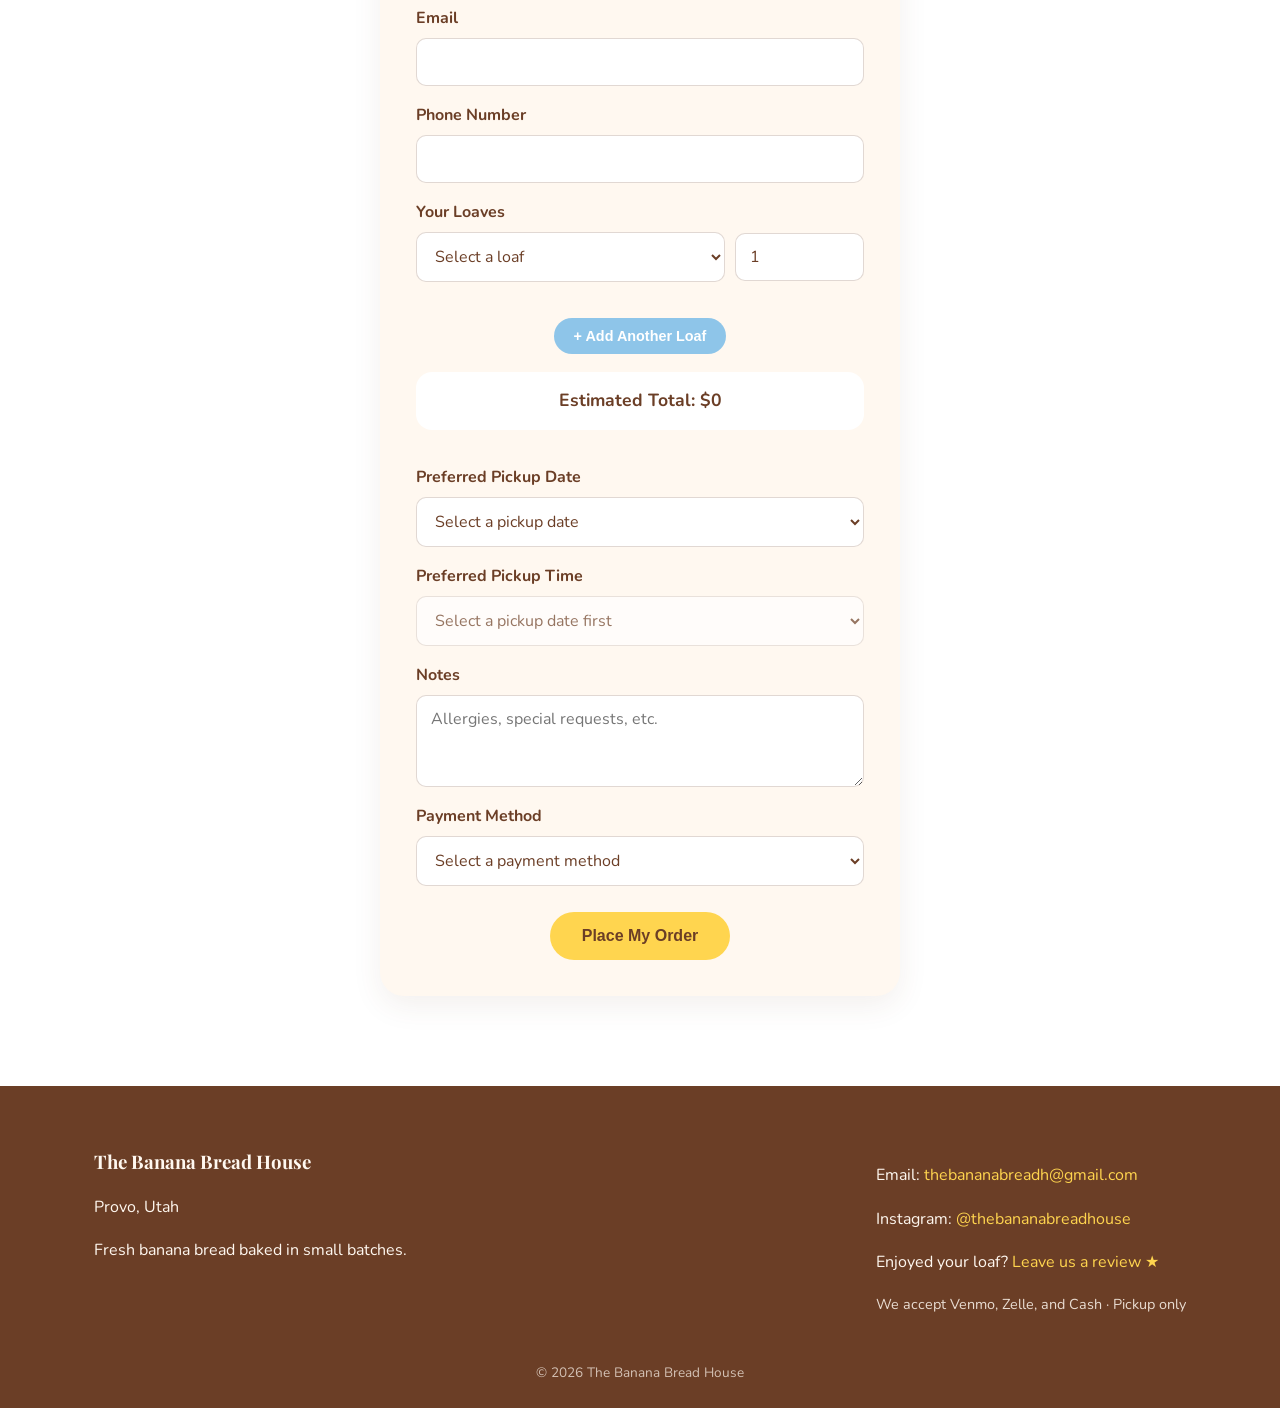
==== commit 387981a6: "Add files via upload" ====
--- a/index.html
+++ b/index.html
@@ -266,6 +266,7 @@
       <!-- EDIT: replace with your real contact info -->
       <p>Email: <a href="mailto:thebananabreadh@gmail.com">thebananabreadh@gmail.com</a></p>
       <p>Instagram: <a href="https://instagram.com/thebananabreadhouse" target="_blank" rel="noopener">@thebananabreadhouse</a></p>
+      <p>Enjoyed your loaf? <a href="review.html">Leave us a review &starf;</a></p>
       <p class="footer-payments">We accept Venmo, Zelle, and Cash &middot; Pickup only</p>
     </div>
   </div>
